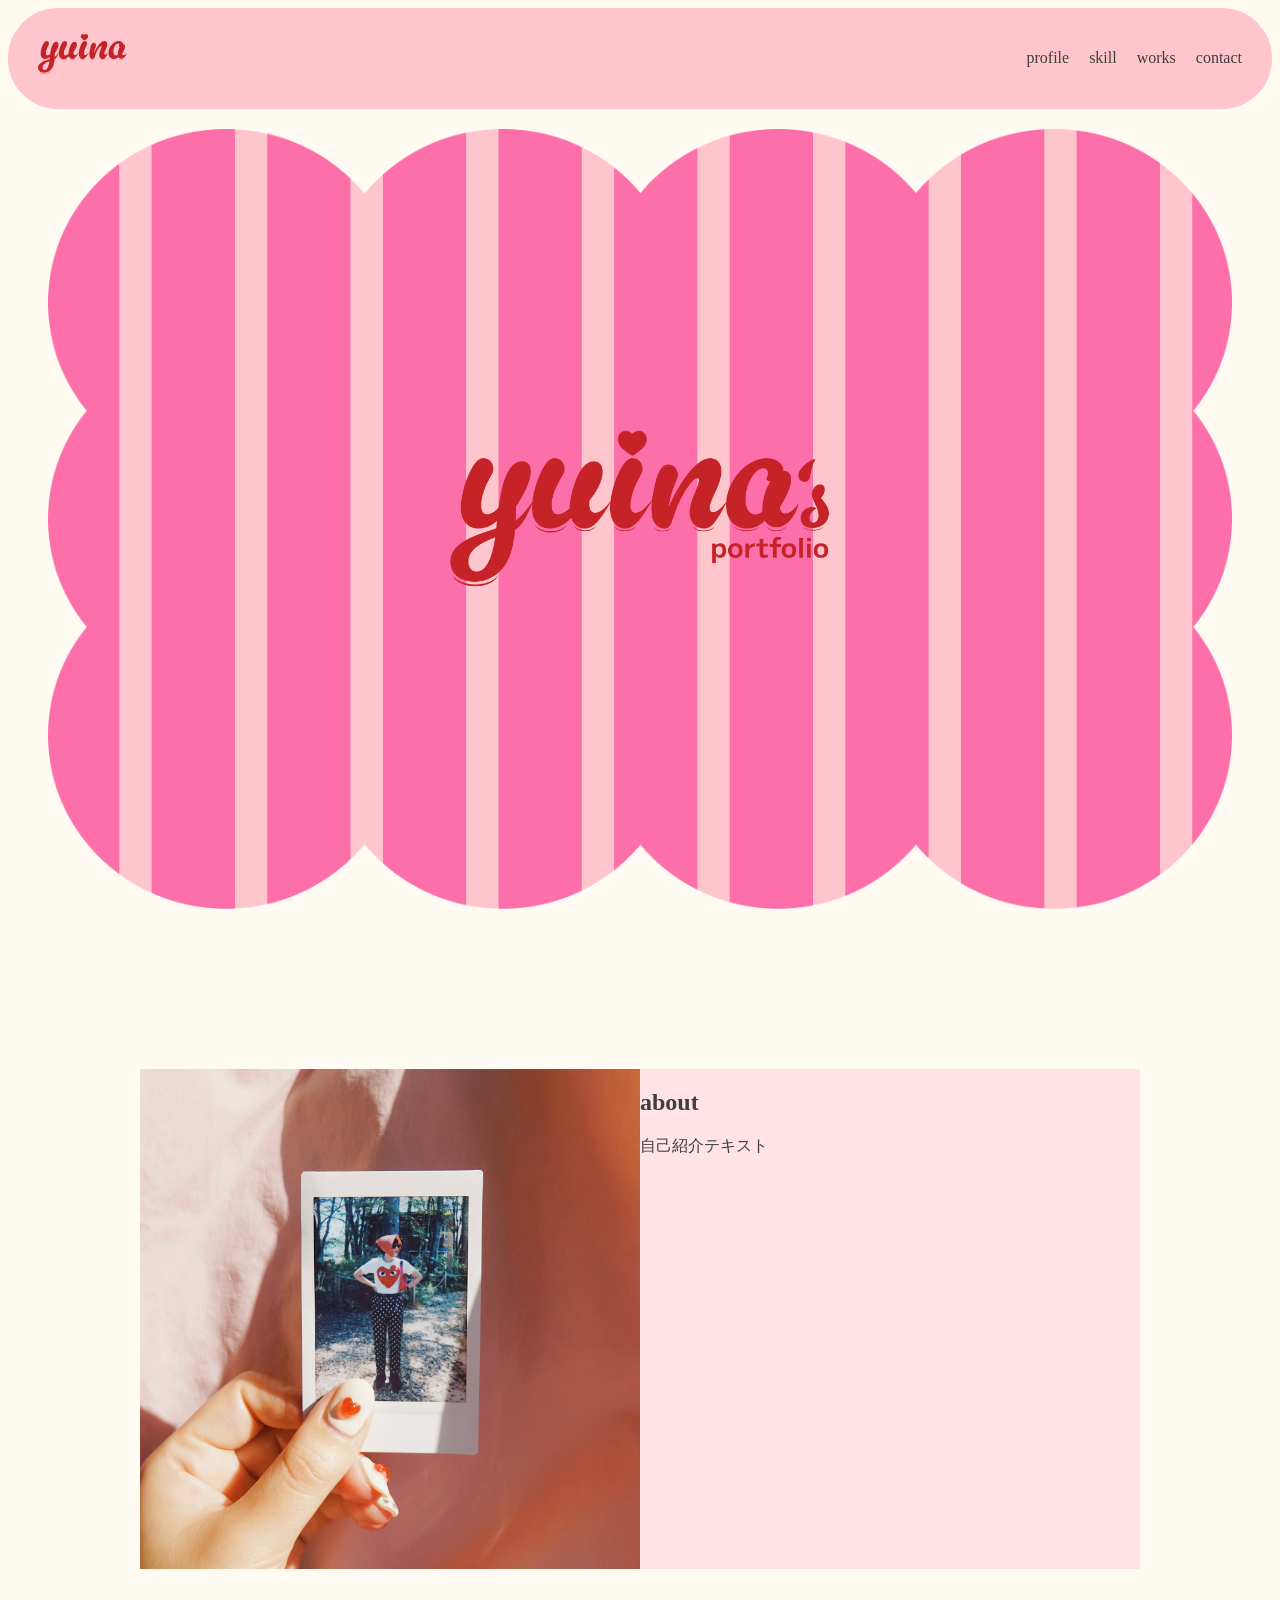
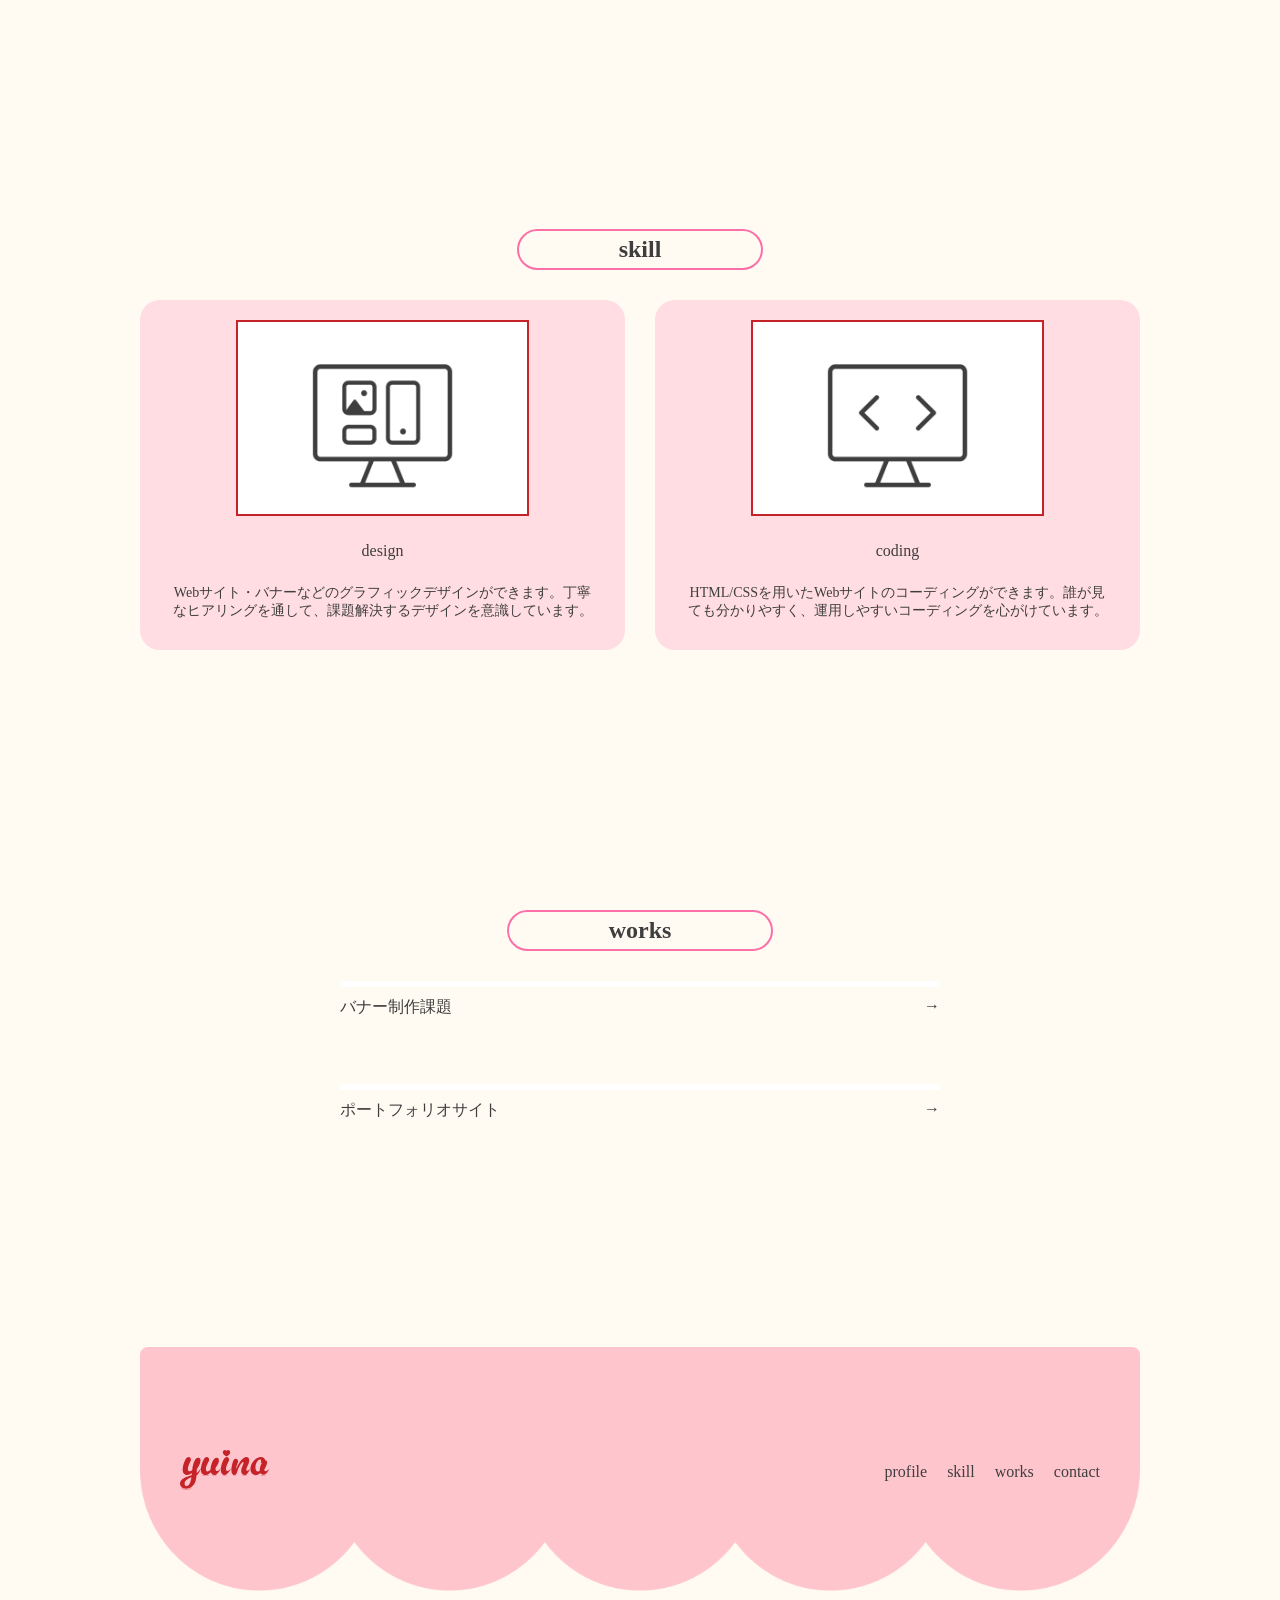
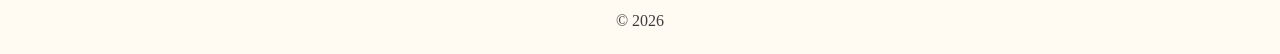
==== index.html @ 4597b33c "style:footerレイアウト調整（背景画像の配置）" ====
<!DOCTYPE html>
<html lang="ja">
  <head>
    <meta charset="UTF-8" />
    <meta name="viewport" content="width=device-width, initial-scale=1.0" />
    <title>portfolio site</title>

    <link rel="preconnect" href="https://fonts.googleapis.com" />
    <link rel="preconnect" href="https://fonts.gstatic.com" crossorigin />
    <link
      href="https://fonts.googleapis.com/css2?family=M+PLUS+1:wght@300;400;500&display=swap"
      rel="stylesheet"
    />
    <link rel="stylesheet" href="https://unpkg.com/ress/dist/ress.min.css" />
    <link rel="stylesheet" href="CSS/style.css" />
  </head>
  <body>
    <!-- header -->
    <header class="header">
      <div class="container">
        <h1 class="logo">
          <img src="img/logo-yuina.svg" alt="yuina" />
        </h1>
        <nav class="nav">
          <ul>
            <li>profile</li>
            <li>skill</li>
            <li>works</li>
            <li>contact</li>
          </ul>
        </nav>
      </div>
    </header>

    <!-- main -->
    <main>
      <!-- main visual -->
      <section class="mv">
        <img src="img/main-back.png" alt="main-back" class="mv-bg" />
        <img src="img/main-logo.png" alt="main-logo" class="mv-logo" />
        <h2>yuina's portfolio</h2>
      </section>

      <!--about-->
      <section class="about">
        <div class="container">
          <div class="about-inner">
            <img src="img/about-profile.jpg" alt="" />
            <div class="about-text">
              <h2>about</h2>
              <p>自己紹介テキスト</p>
            </div>
          </div>
        </div>
      </section>

      <!-- skill -->
      <section class="skill">
        <div class="container">
          <h2>skill</h2>
          <div class="skill-list">
            <!-- design-card -->
            <div class="card">
              <div class="icon">
                <img src="img/skill-desing.png" alt="" />
              </div>
              <h3>design</h3>
              <p>
                Webサイト・バナーなどのグラフィックデザインができます。丁寧なヒアリングを通して、課題解決するデザインを意識しています。
              </p>
            </div>

            <!-- coding-card -->
            <div class="card">
              <div class="icon">
                <img src="img/skill-coding.png" alt="" />
              </div>
              <h3>coding</h3>
              <p>
                HTML/CSSを用いたWebサイトのコーディングができます。誰が見ても分かりやすく、運用しやすいコーディングを心がけています。
              </p>
            </div>
          </div>
        </div>
      </section>

      <!-- works -->
      <section class="works">
        <div class="container">
          <h2>works</h2>
          <div class="works-list">
            <div class="works-item">
              <div class="works-img">
                <img src="img/バナー制作課題.jpg" alt="" />
              </div>

              <p>バナー制作課題 <span>→</span></p>
            </div>

            <div class="works-item">
              <div class="works-img">
                <img src="" alt="" />
              </div>
              <p>ポートフォリオサイト <span>→</span></p>
            </div>
          </div>
        </div>
      </section>
    </main>

    <!-- footer -->
    <footer class="footer">
      <div class="container">
        <div class="footer-top">
          <div class="logo">
            <img src="img/logo-yuina.svg" alt="yuina" />
          </div>
          <nav class="nav">
            <ul>
              <li>profile</li>
              <li>skill</li>
              <li>works</li>
              <li>contact</li>
            </ul>
          </nav>
        </div>
        <p>© 2026</p>
      </div>
    </footer>
  </body>
</html>
---- CSS/style.css ----
@charset "UTF-8";

/* 共通レイアウト */
.container {
  max-width: 1000px;
  margin: 0 auto;
  padding: 0 20px;
}
section {
  margin-bottom: 80px;
}
section h2 {
  margin-bottom: 30px;
}
/* body */
body {
  background-color: #fffbf2;
  color: #3f3e3f;
  font-weight: 300;
}
section {
  padding: 80px 0;
}

/* header */
.header .container {
  display: flex;
  justify-content: space-between;
  align-items: center;
  max-width: 1300px;
  background-color: #ffc5cd;
  border-radius: 50px;
  padding: 5px 30px;
}
.nav ul {
  display: flex;
  gap: 20px;
  list-style: none;
  padding: 0;
}
.logo img {
  height: 40px;
}

/* main visual */
.mv {
  padding: 20px 40px 0;
  overflow: hidden;
  position: relative;
}
/* mv-bg */
.mv-bg {
  width: 100%;
  display: block;
}
.mv h2 {
  display: none;
}
/* mv-ロゴ */
.mv-logo {
  position: absolute;
  top: 50%;
  left: 50%;
  transform: translate(-50%, -50%);
  width: 30%;
  max-width: 500px;
}

/* about */
.about-inner {
  display: flex;
}
.about-inner img {
  width: 50%;
  max-width: 720px;
  aspect-ratio: 1 / 1;
  object-fit: cover;
}
.about-text {
  flex: 1;
  background-color: #ffe3e6;
  aspect-ratio: 1 / 1;
}
.about-text h2 {
  margin-bottom: 20px;
}

/* skill */
.skill {
  text-align: center;
}
.skill h2 {
  display: inline-block;
  border: 2px solid #fd6fa9;
  border-radius: 50px;
  padding: 5px 100px;
}
.skill-list {
  display: flex;
  gap: 30px;
}
.card {
  background-color: #ffdde2;
  padding: 20px;
  width: 50%;
  border-radius: 20px;
  display: flex;
  flex-direction: column;
  align-items: center;
}
.card h3 {
  font-size: 16px;
  font-weight: 500;
  margin-bottom: 10px;
}
.card p {
  font-size: 14px;
  margin-bottom: 10px;
  padding: 0 10px;
}
.icon {
  border: 2px solid #c62328;
  background-color: #fff;
  width: 65%;
  aspect-ratio: 3/2;
  display: flex;
  justify-content: center;
  align-items: center;
  margin-bottom: 10px;
}
.icon img {
  width: 50%;
}

/* works */
.works {
  text-align: center;
}
.works h2 {
  display: inline-block;
  border: 2px solid #fd6fa9;
  border-radius: 50px;
  padding: 5px 100px;
}
.works-list {
  display: flex;
  flex-wrap: wrap;
}
.works-item {
  width: 100%;
  max-width: 600px;
  margin: 0 auto 50px;
}
.works-img {
  background-color: #fff;
  padding: 3px 70px;
}
.works-item img {
  width: 100%;
  display: block;
}
.works-item p {
  display: flex;
  justify-content: space-between;
  width: 100%;
  margin-top: 10px;
  font-size: 16px;
  font-weight: 500;
}

/* footer */
.footer .container {
  display: flex;
  flex-direction: column;
}
.footer-top {
  background-image: url(../img/footer-back.png);
  background-repeat: no-repeat;
  background-size: contain;
  padding: 100px 40px;

  display: flex;
  justify-content: space-between;
  align-items: center;
}
footer p {
  text-align: center;
  margin-top: 15px;
}
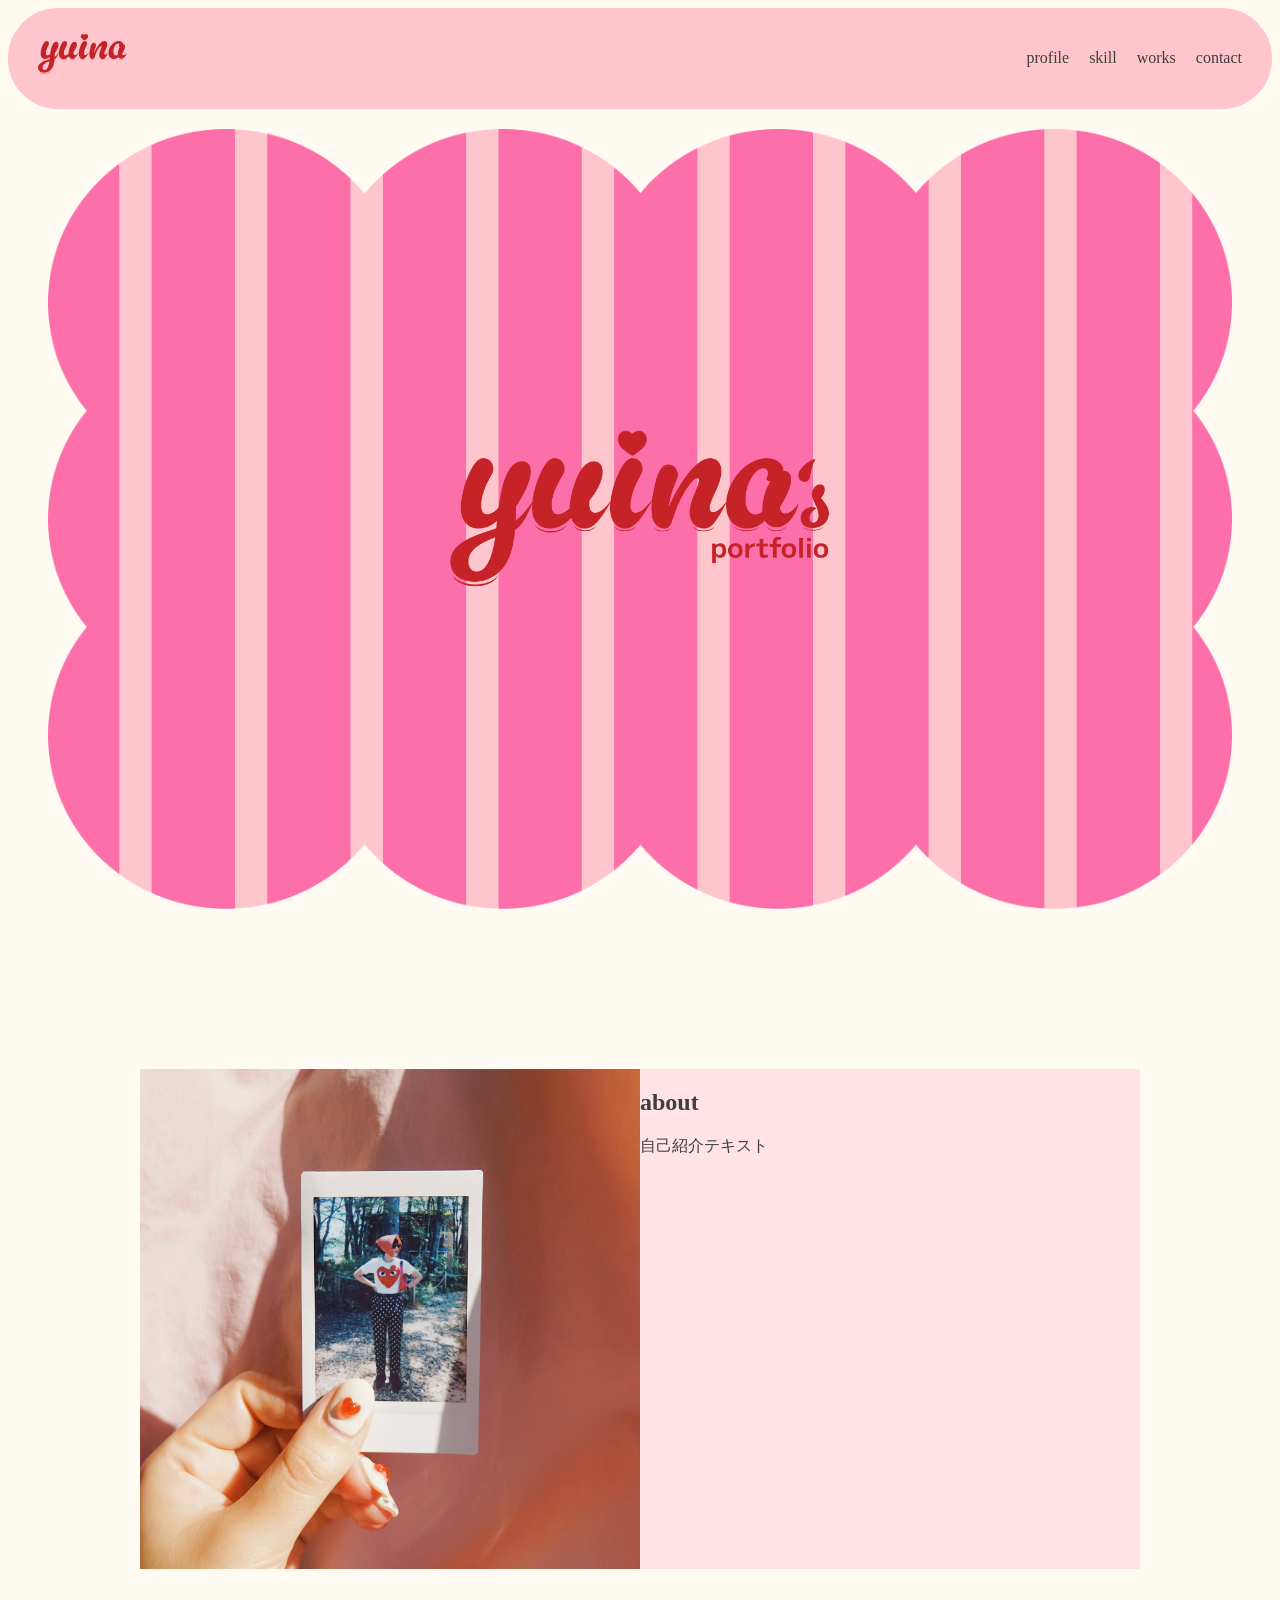
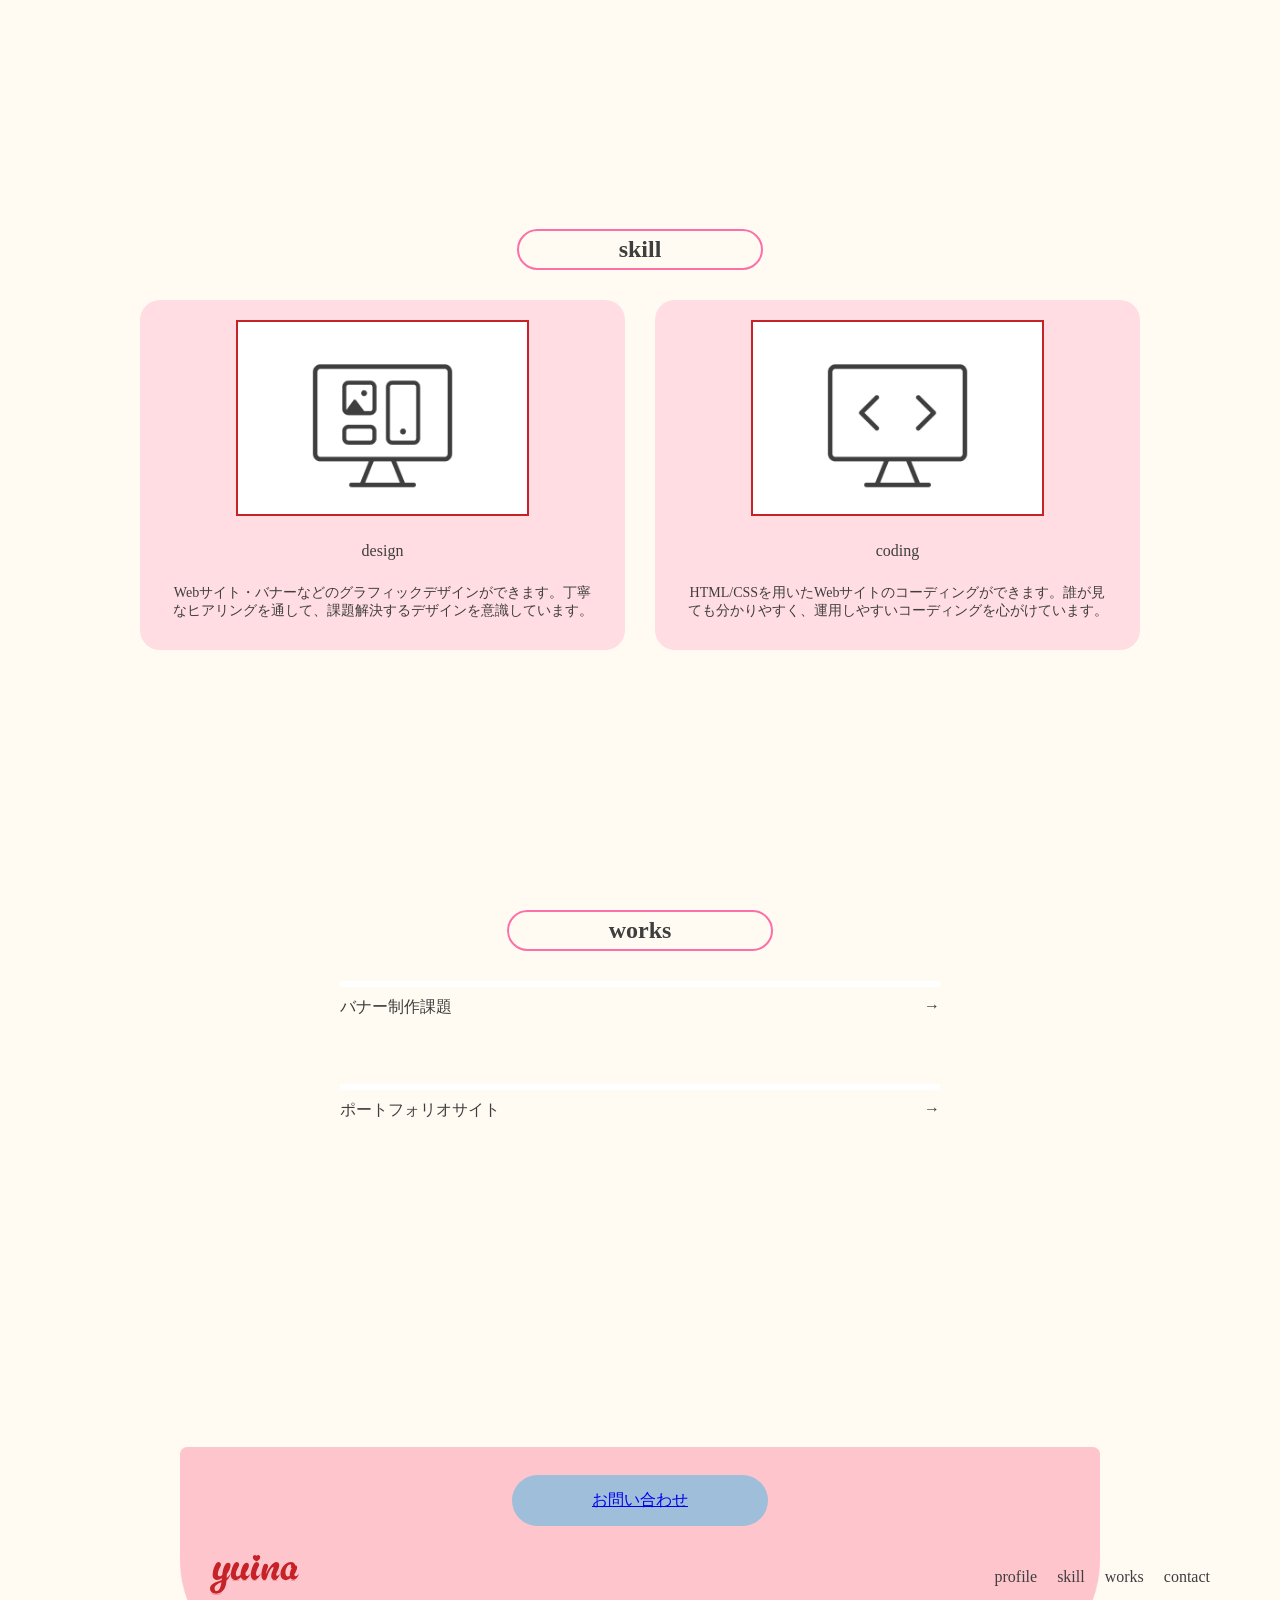
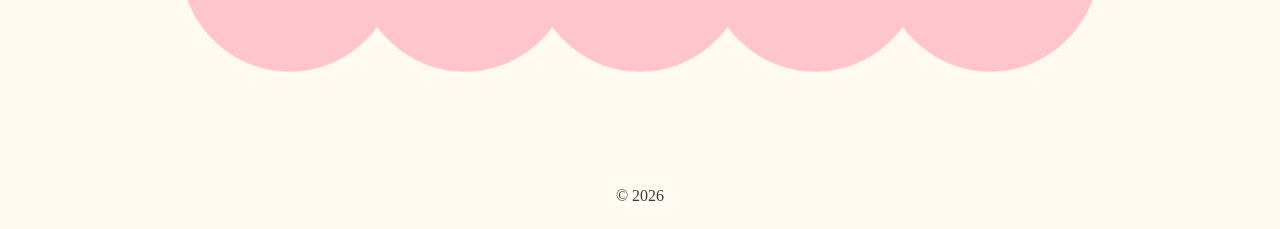
==== commit 1cbe68de: "style:footerレイアウト調整（ロゴ、メニュー、ボタン設置）" ====
--- a/index.html
+++ b/index.html
@@ -112,17 +112,22 @@
     <footer class="footer">
       <div class="container">
         <div class="footer-top">
-          <div class="logo">
-            <img src="img/logo-yuina.svg" alt="yuina" />
+          <img src="img/footer-back.png" alt="" class="footer-bg" />
+          <a href="#" class="contact-btn">お問い合わせ</a>
+
+          <div class="footer-bottom">
+            <div class="logo">
+              <img src="img/logo-yuina.svg" alt="yuina" />
+            </div>
+            <nav class="nav">
+              <ul>
+                <li>profile</li>
+                <li>skill</li>
+                <li>works</li>
+                <li>contact</li>
+              </ul>
+            </nav>
           </div>
-          <nav class="nav">
-            <ul>
-              <li>profile</li>
-              <li>skill</li>
-              <li>works</li>
-              <li>contact</li>
-            </ul>
-          </nav>
         </div>
         <p>© 2026</p>
       </div>
--- a/CSS/style.css
+++ b/CSS/style.css
@@ -174,16 +174,41 @@
   flex-direction: column;
 }
 .footer-top {
-  background-image: url(../img/footer-back.png);
   background-repeat: no-repeat;
-  background-size: contain;
   padding: 100px 40px;
-
-  display: flex;
+  position: relative;
+  text-align: center;
+}
+.footer-bg {
+  width: 100%;
+  display: block;
+}
+footer p {
+  text-align: center;
+  margin-top: 15px;
+}
+.contact-btn {
+  display: inline-block;
+  background-color: #9ebed9;
+  border-radius: 999px;
+  padding: 15px 80px;
+  text-align: center;
+  position: absolute;
+  top: 30%;
+  left: 50%;
+  transform: translateX(-50%);
+}
+.footer-bottom {
+  display: flex;
+  align-items: center;
   justify-content: space-between;
-  align-items: center;
-}
-footer p {
-  text-align: center;
-  margin-top: 15px;
-}
+
+  margin-top: 30px;
+
+  position: absolute;
+  bottom: 40%;
+  left: 0%;
+
+  width: 100%;
+  padding: 0 70px;
+}
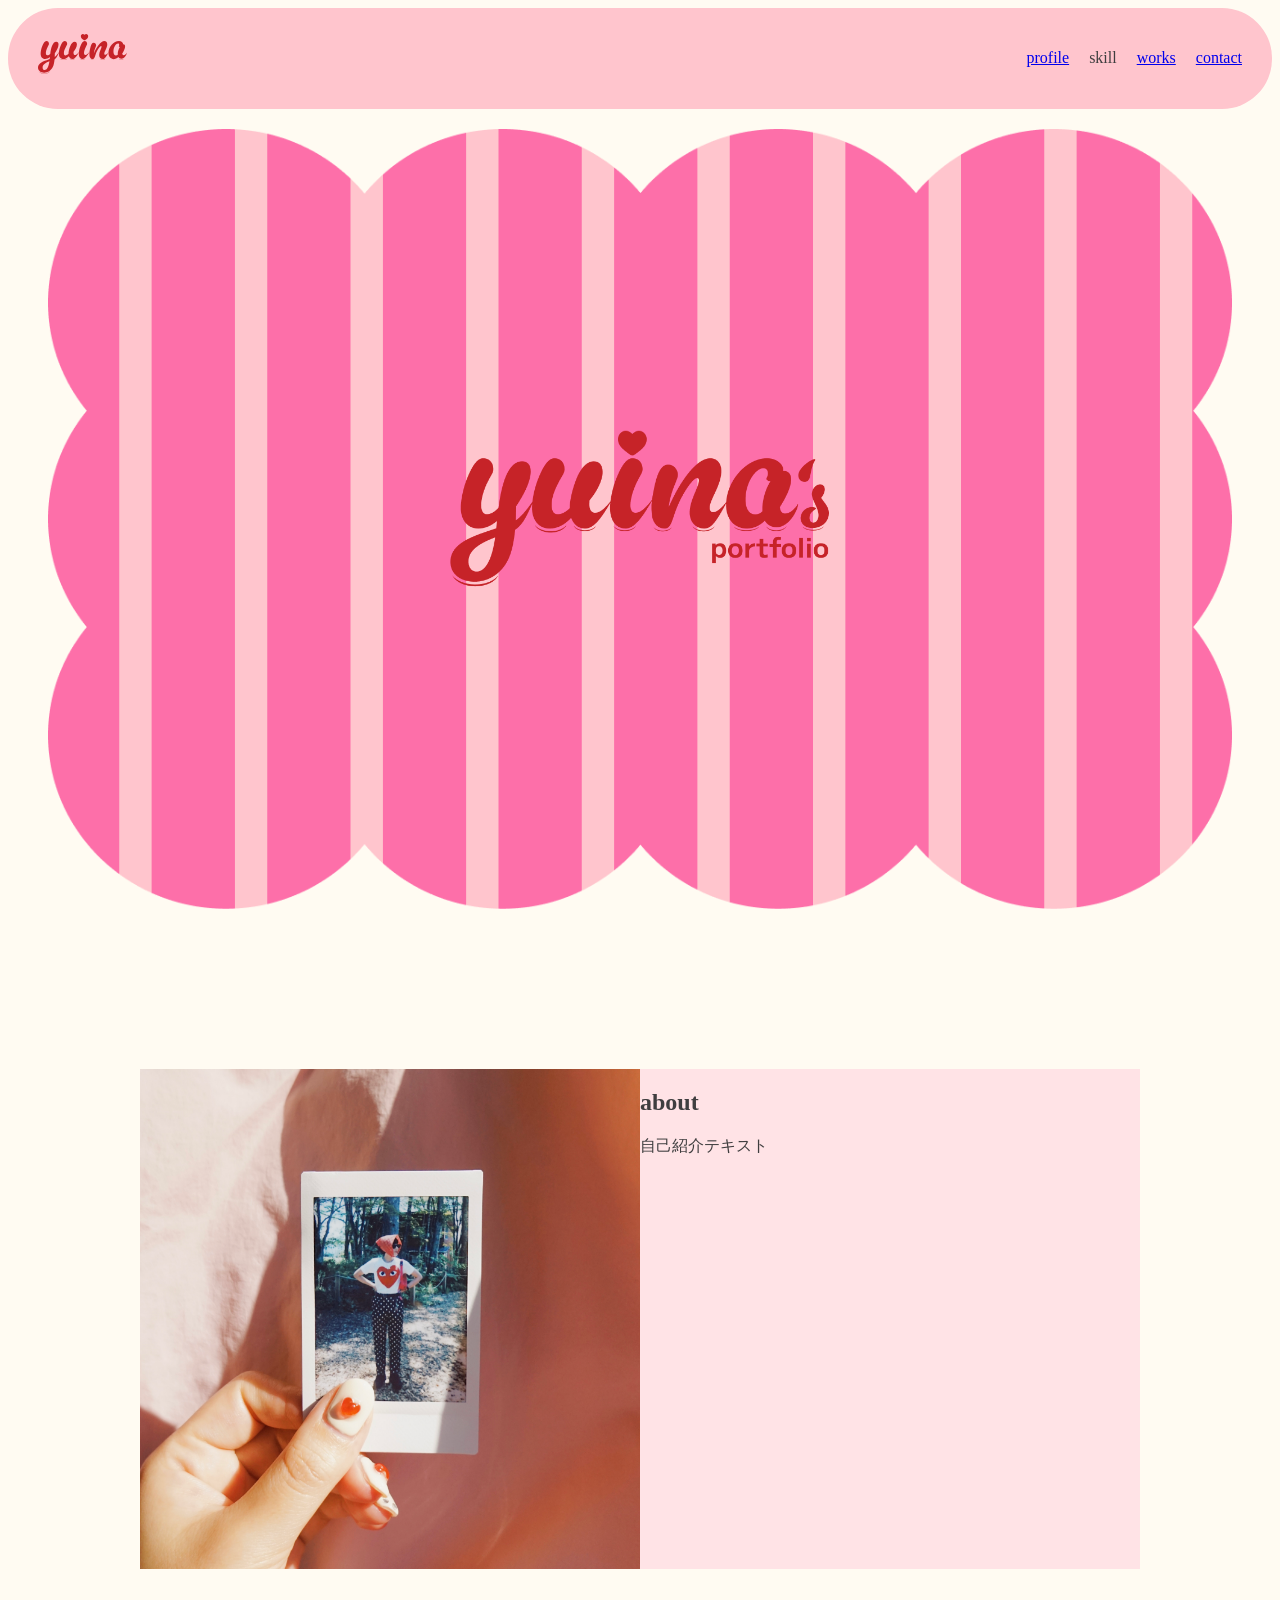
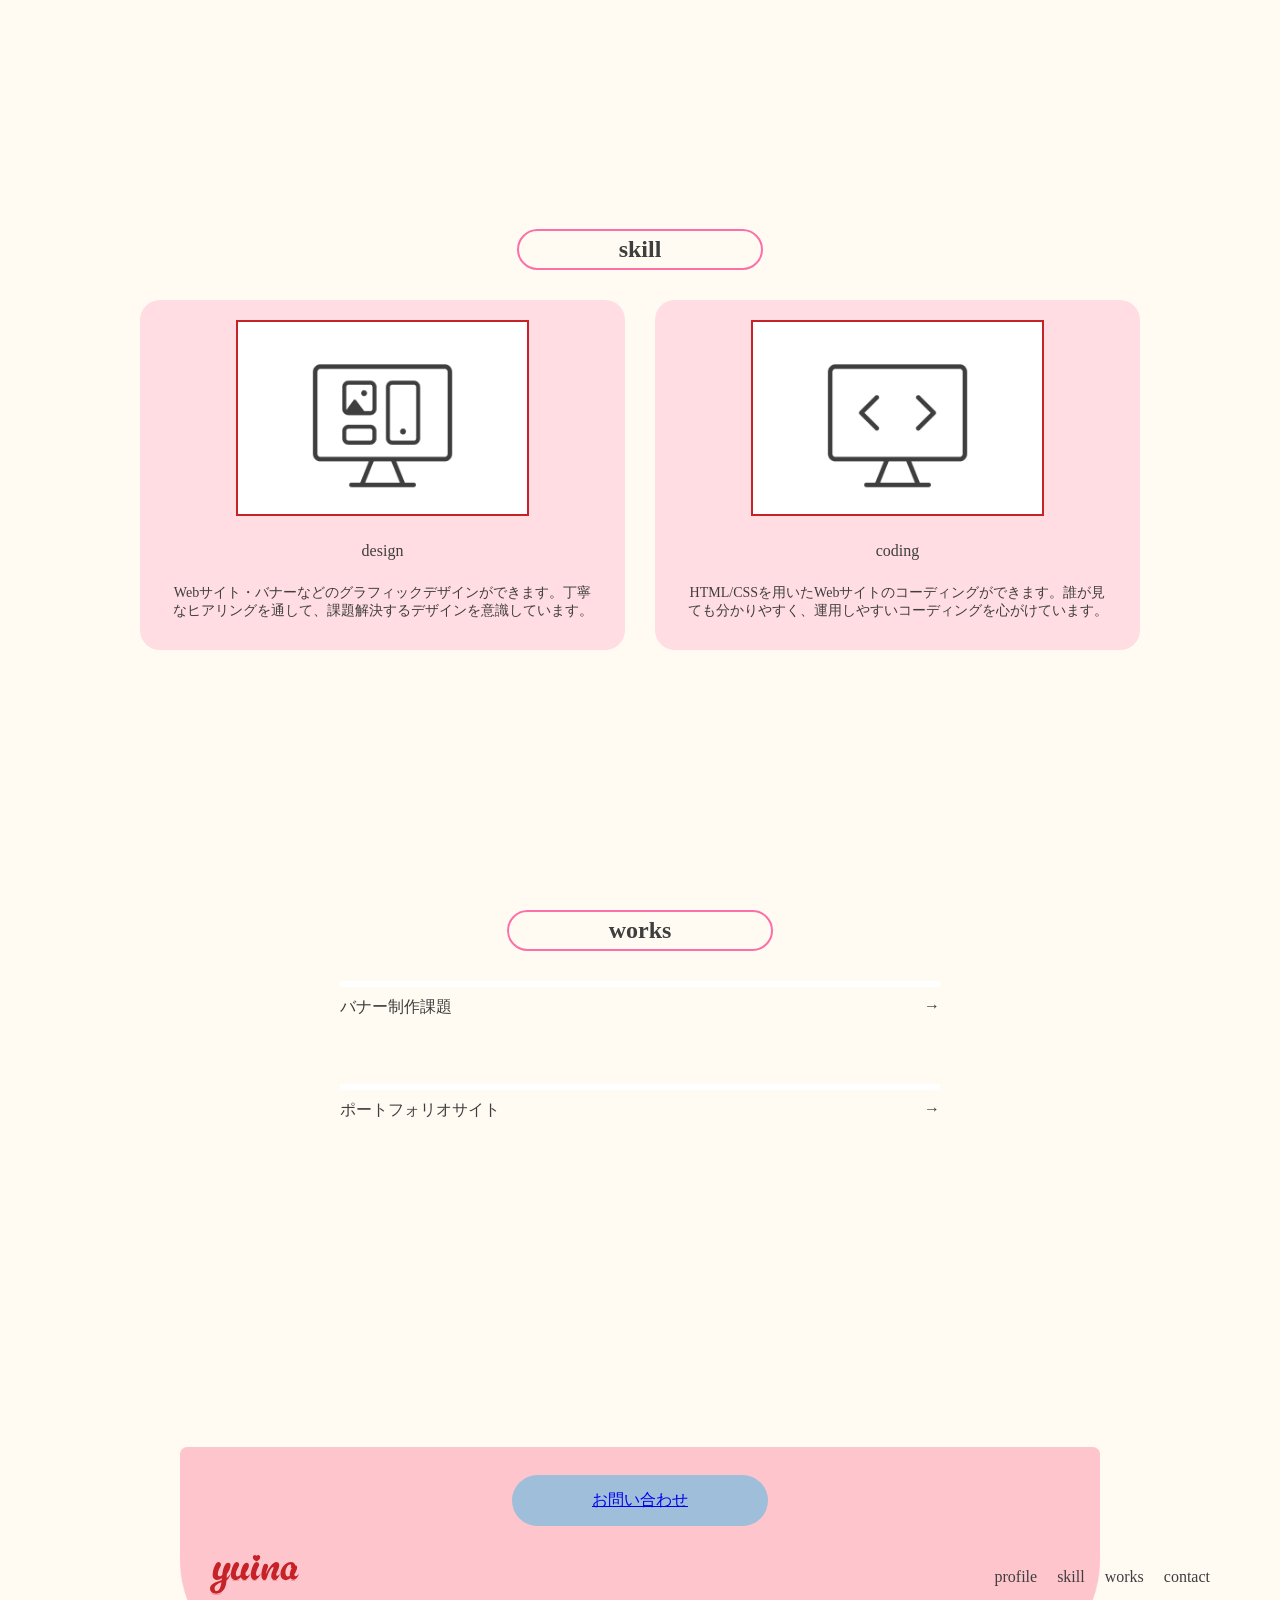
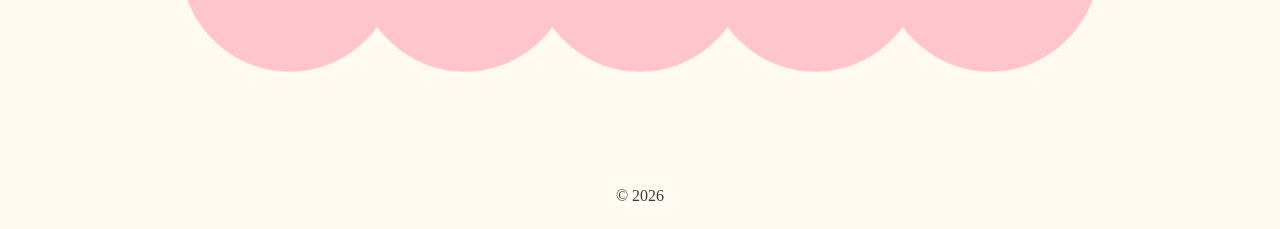
==== commit 186235da: "feat: ナビゲーションリンクを追加" ====
--- a/index.html
+++ b/index.html
@@ -23,10 +23,10 @@
         </h1>
         <nav class="nav">
           <ul>
-            <li>profile</li>
+            <li><a href="profile.html">profile</a></li>
             <li>skill</li>
-            <li>works</li>
-            <li>contact</li>
+            <li><a href="works.html">works</a></li>
+            <li><a href="contact.html">contact</a></li>
           </ul>
         </nav>
       </div>
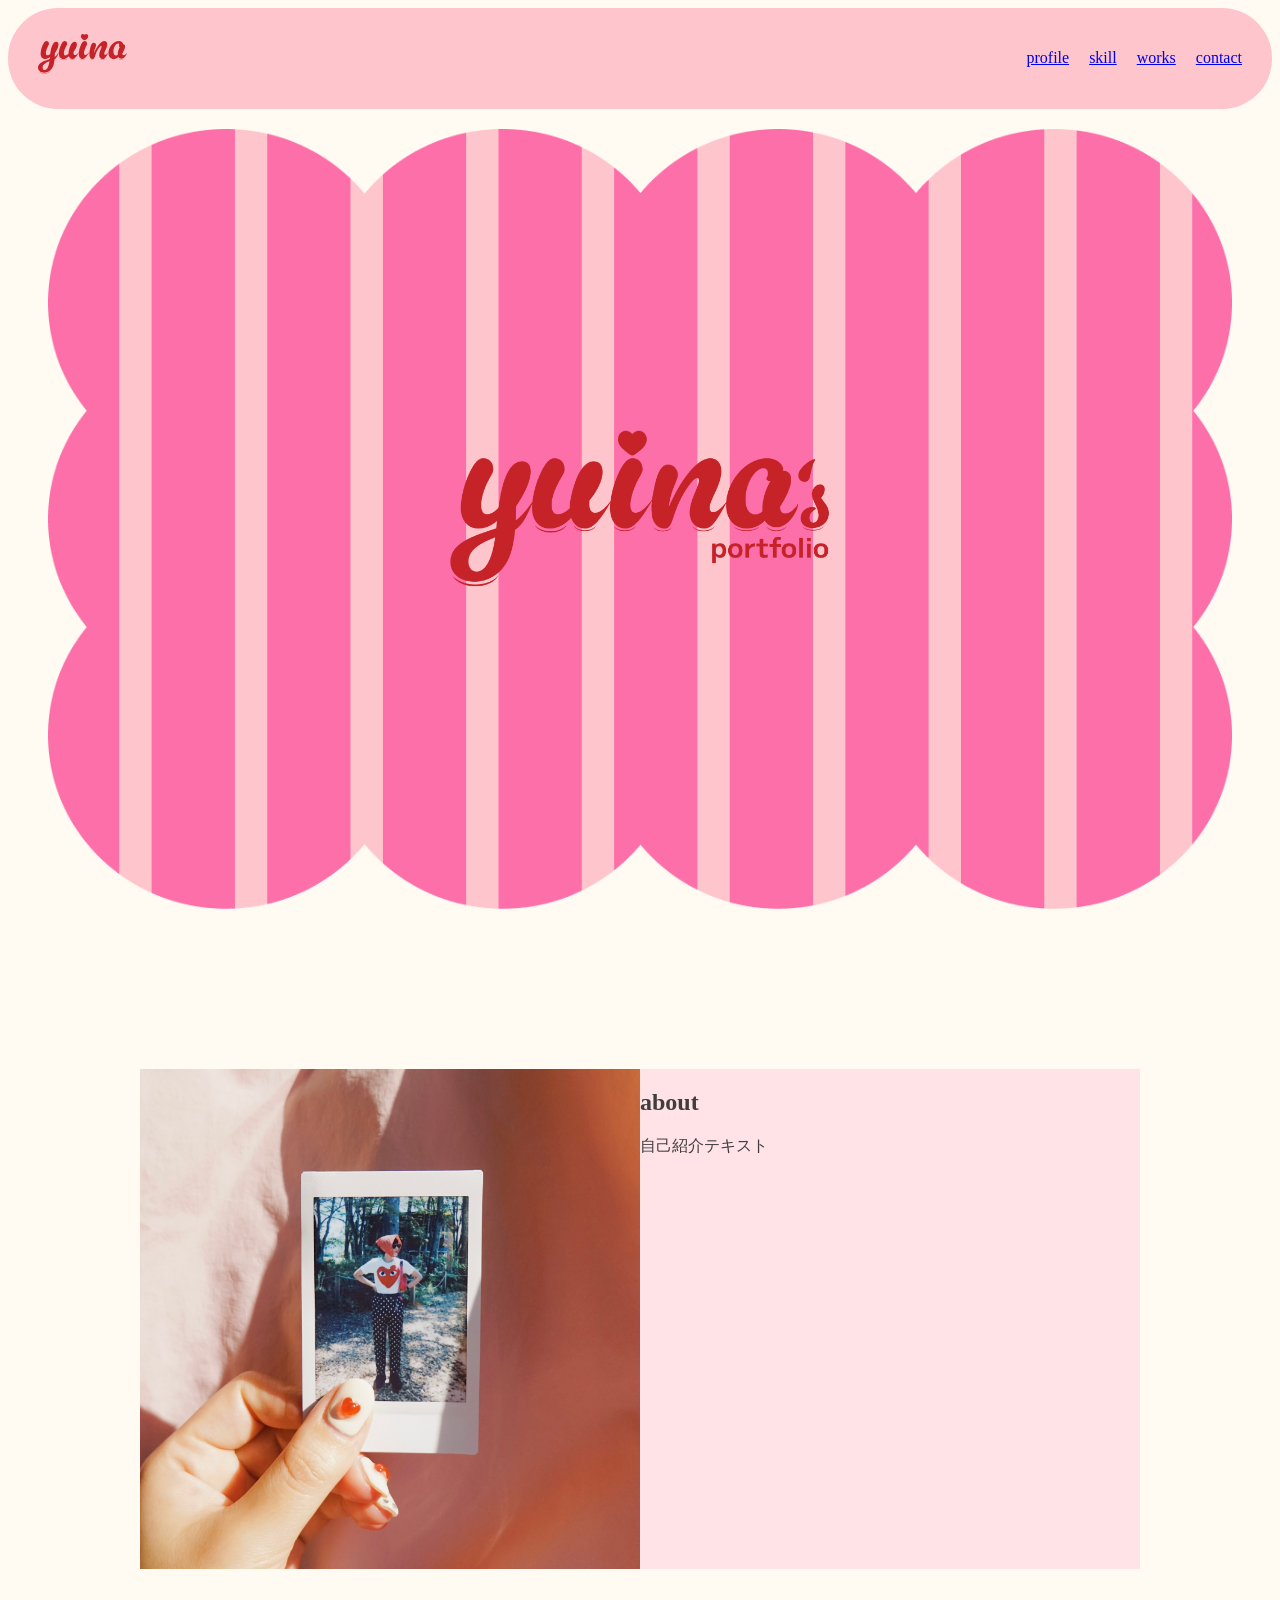
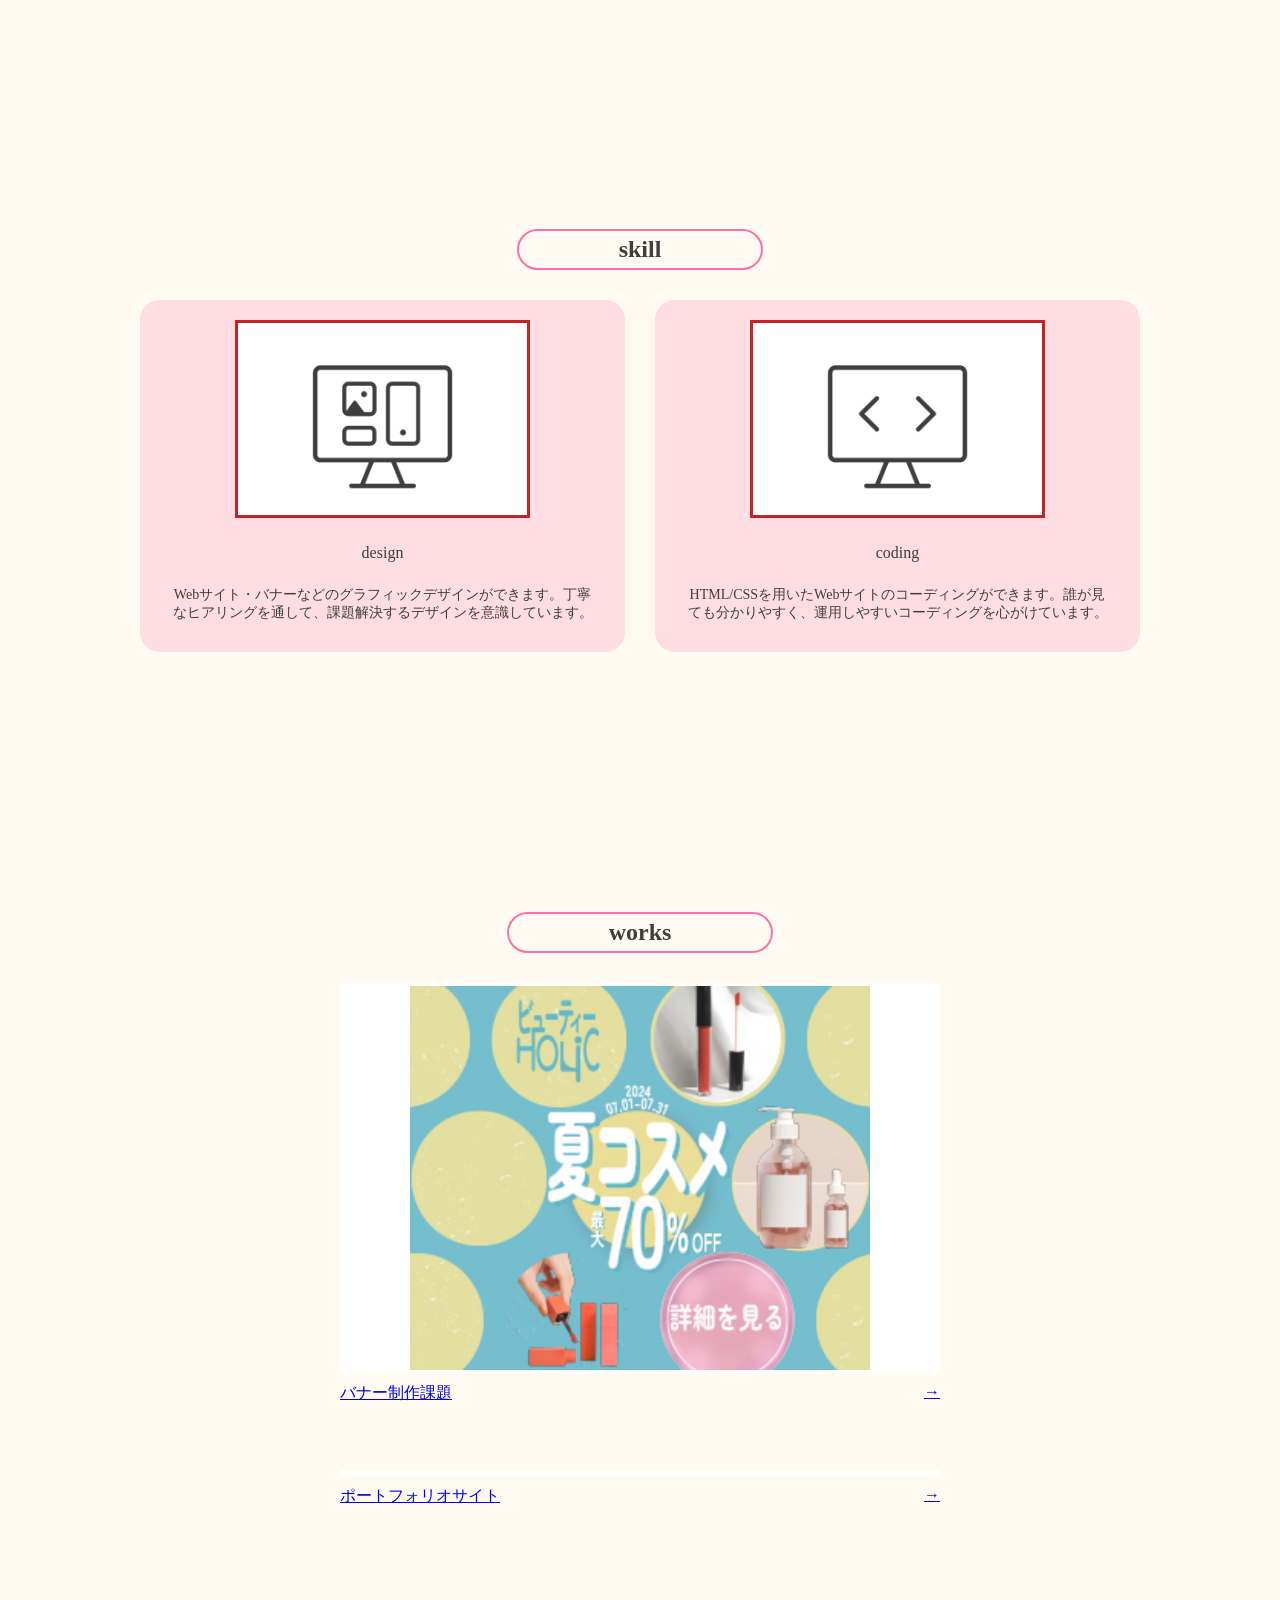
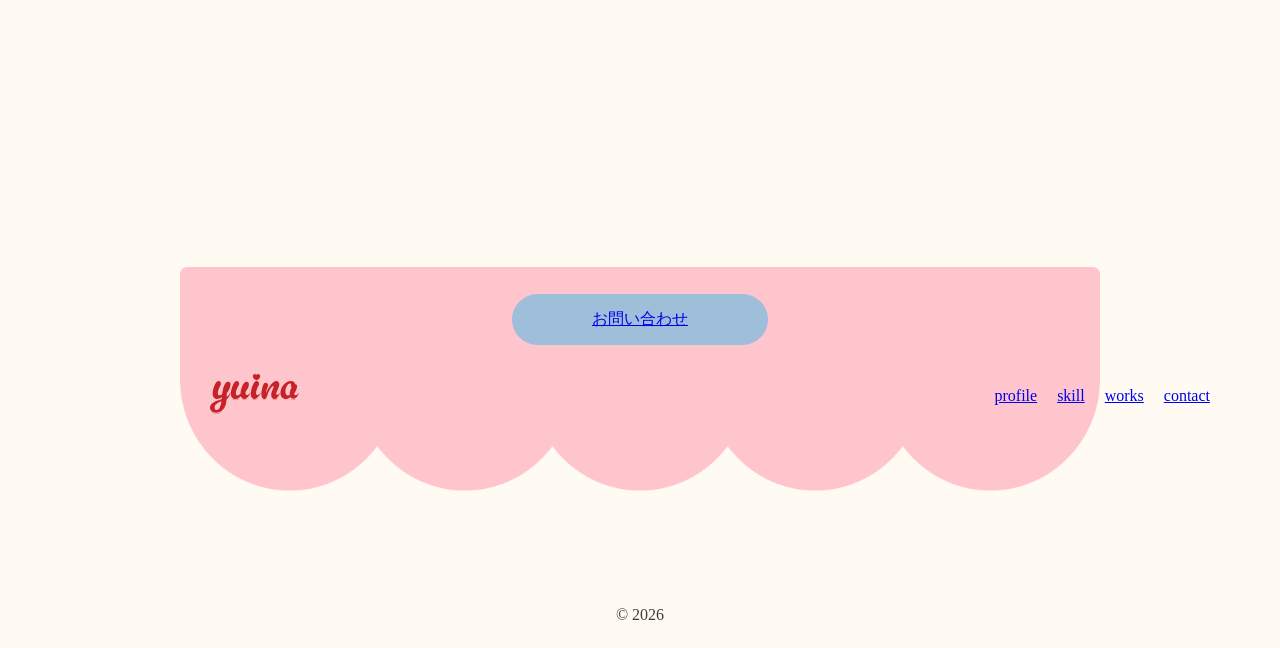
==== commit 039f9c02: "feat: worksセクションを詳細ページ遷移対応に変更" ====
--- a/index.html
+++ b/index.html
@@ -19,13 +19,15 @@
     <header class="header">
       <div class="container">
         <h1 class="logo">
-          <img src="img/logo-yuina.svg" alt="yuina" />
+          <a href="index.html">
+            <img src="img/logo-yuina.svg" alt="yuina" />
+          </a>
         </h1>
         <nav class="nav">
           <ul>
             <li><a href="profile.html">profile</a></li>
-            <li>skill</li>
-            <li><a href="works.html">works</a></li>
+            <li><a href="#skill">skill</a></li>
+            <li><a href="#works">works</a></li>
             <li><a href="contact.html">contact</a></li>
           </ul>
         </nav>
@@ -55,7 +57,7 @@
       </section>
 
       <!-- skill -->
-      <section class="skill">
+      <section class="skill" id="skill">
         <div class="container">
           <h2>skill</h2>
           <div class="skill-list">
@@ -85,18 +87,19 @@
       </section>
 
       <!-- works -->
-      <section class="works">
+      <section class="works" id="works">
         <div class="container">
           <h2>works</h2>
           <div class="works-list">
-            <div class="works-item">
+            <a href="works-banner.html" class="works-item">
               <div class="works-img">
-                <img src="img/バナー制作課題.jpg" alt="" />
+                <img src="img/works-banner.jpg" alt="" />
               </div>
 
               <p>バナー制作課題 <span>→</span></p>
-            </div>
+            </a>
 
+            <a href="works-portfolio.html" class="works-item">
             <div class="works-item">
               <div class="works-img">
                 <img src="" alt="" />
@@ -104,7 +107,7 @@
               <p>ポートフォリオサイト <span>→</span></p>
             </div>
           </div>
-        </div>
+        </a>
       </section>
     </main>
 
@@ -117,14 +120,16 @@
 
           <div class="footer-bottom">
             <div class="logo">
-              <img src="img/logo-yuina.svg" alt="yuina" />
+              <a href="index.html">
+                <img src="img/logo-yuina.svg" alt="yuina" />
+              </a>
             </div>
             <nav class="nav">
               <ul>
-                <li>profile</li>
-                <li>skill</li>
-                <li>works</li>
-                <li>contact</li>
+                <li><a href="profile.html">profile</a></li>
+                <li><a href="#skill">skill</a></li>
+                <li><a href="#works">works</a></li>
+                <li><a href="contact.html">contact</a></li>
               </ul>
             </nav>
           </div>
--- a/CSS/style.css
+++ b/CSS/style.css
@@ -119,7 +119,7 @@
   padding: 0 10px;
 }
 .icon {
-  border: 2px solid #c62328;
+  border: 3px solid #c62328;
   background-color: #fff;
   width: 65%;
   aspect-ratio: 3/2;
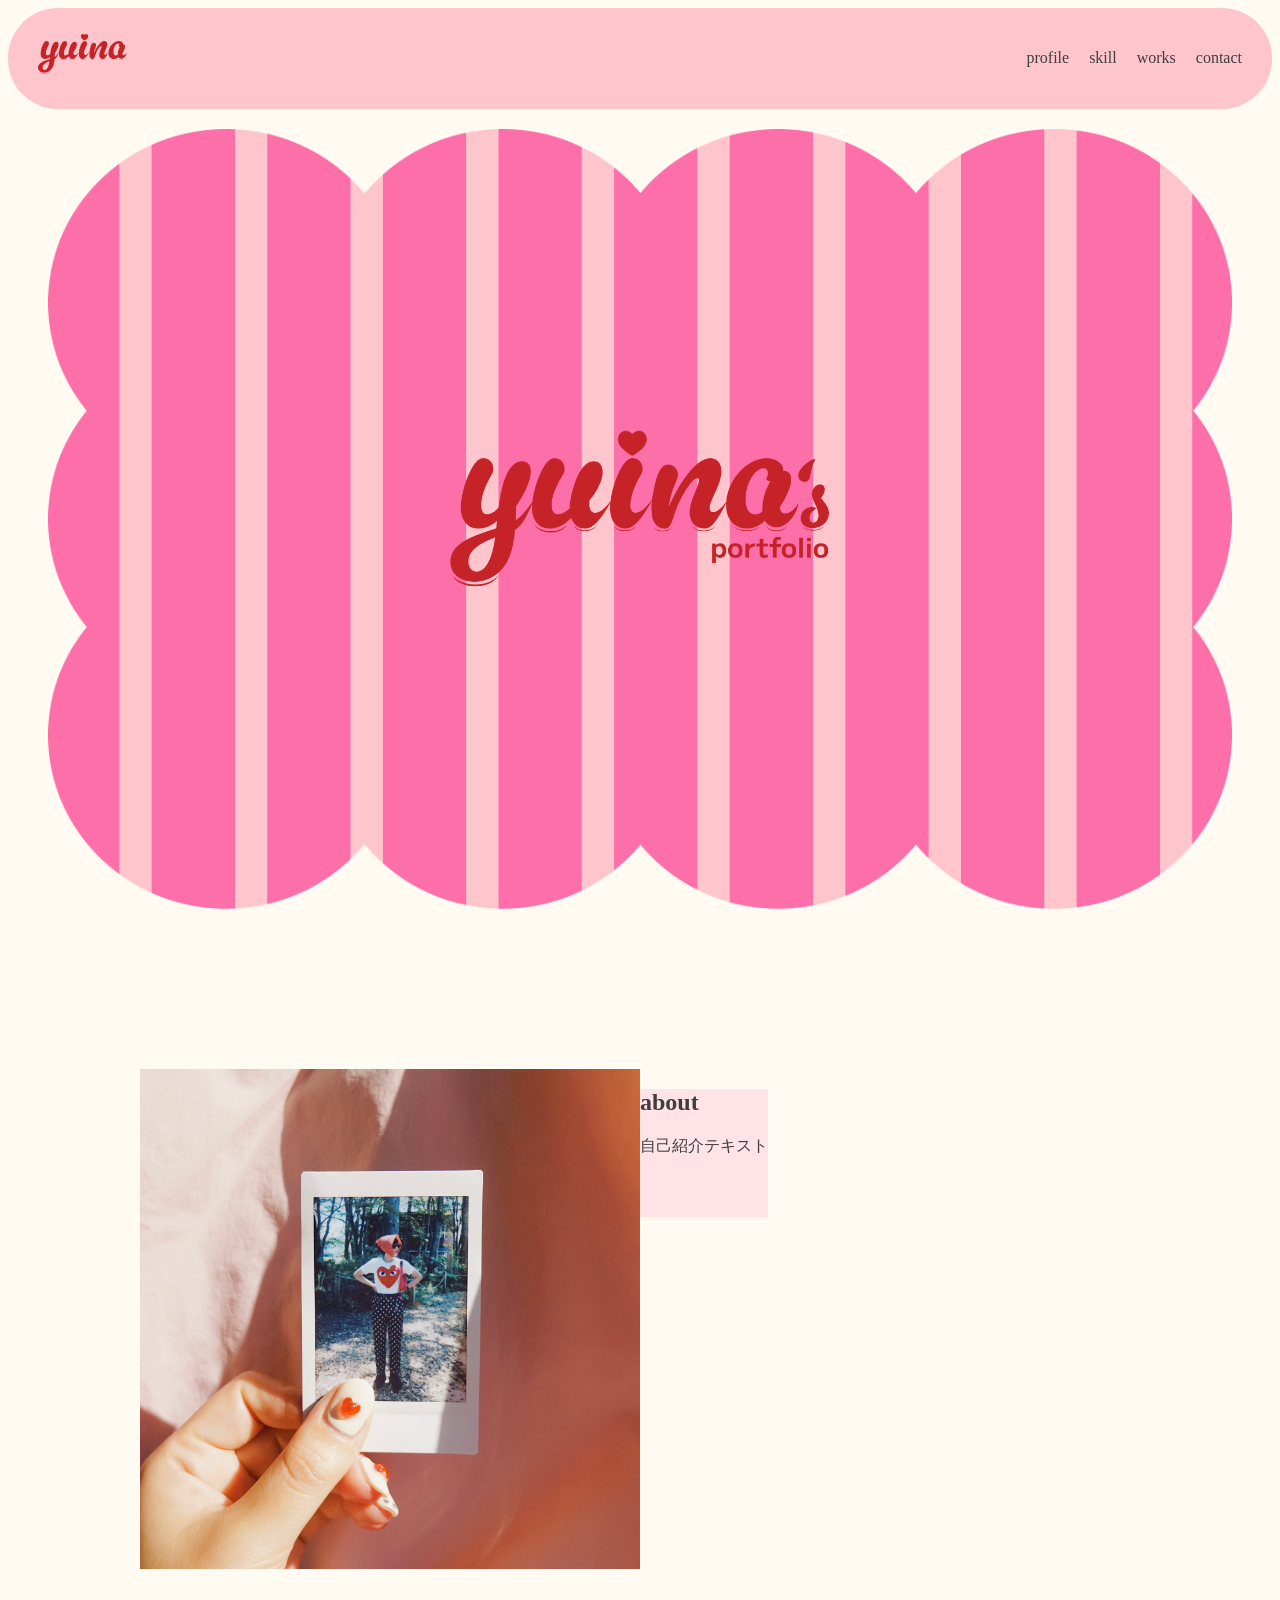
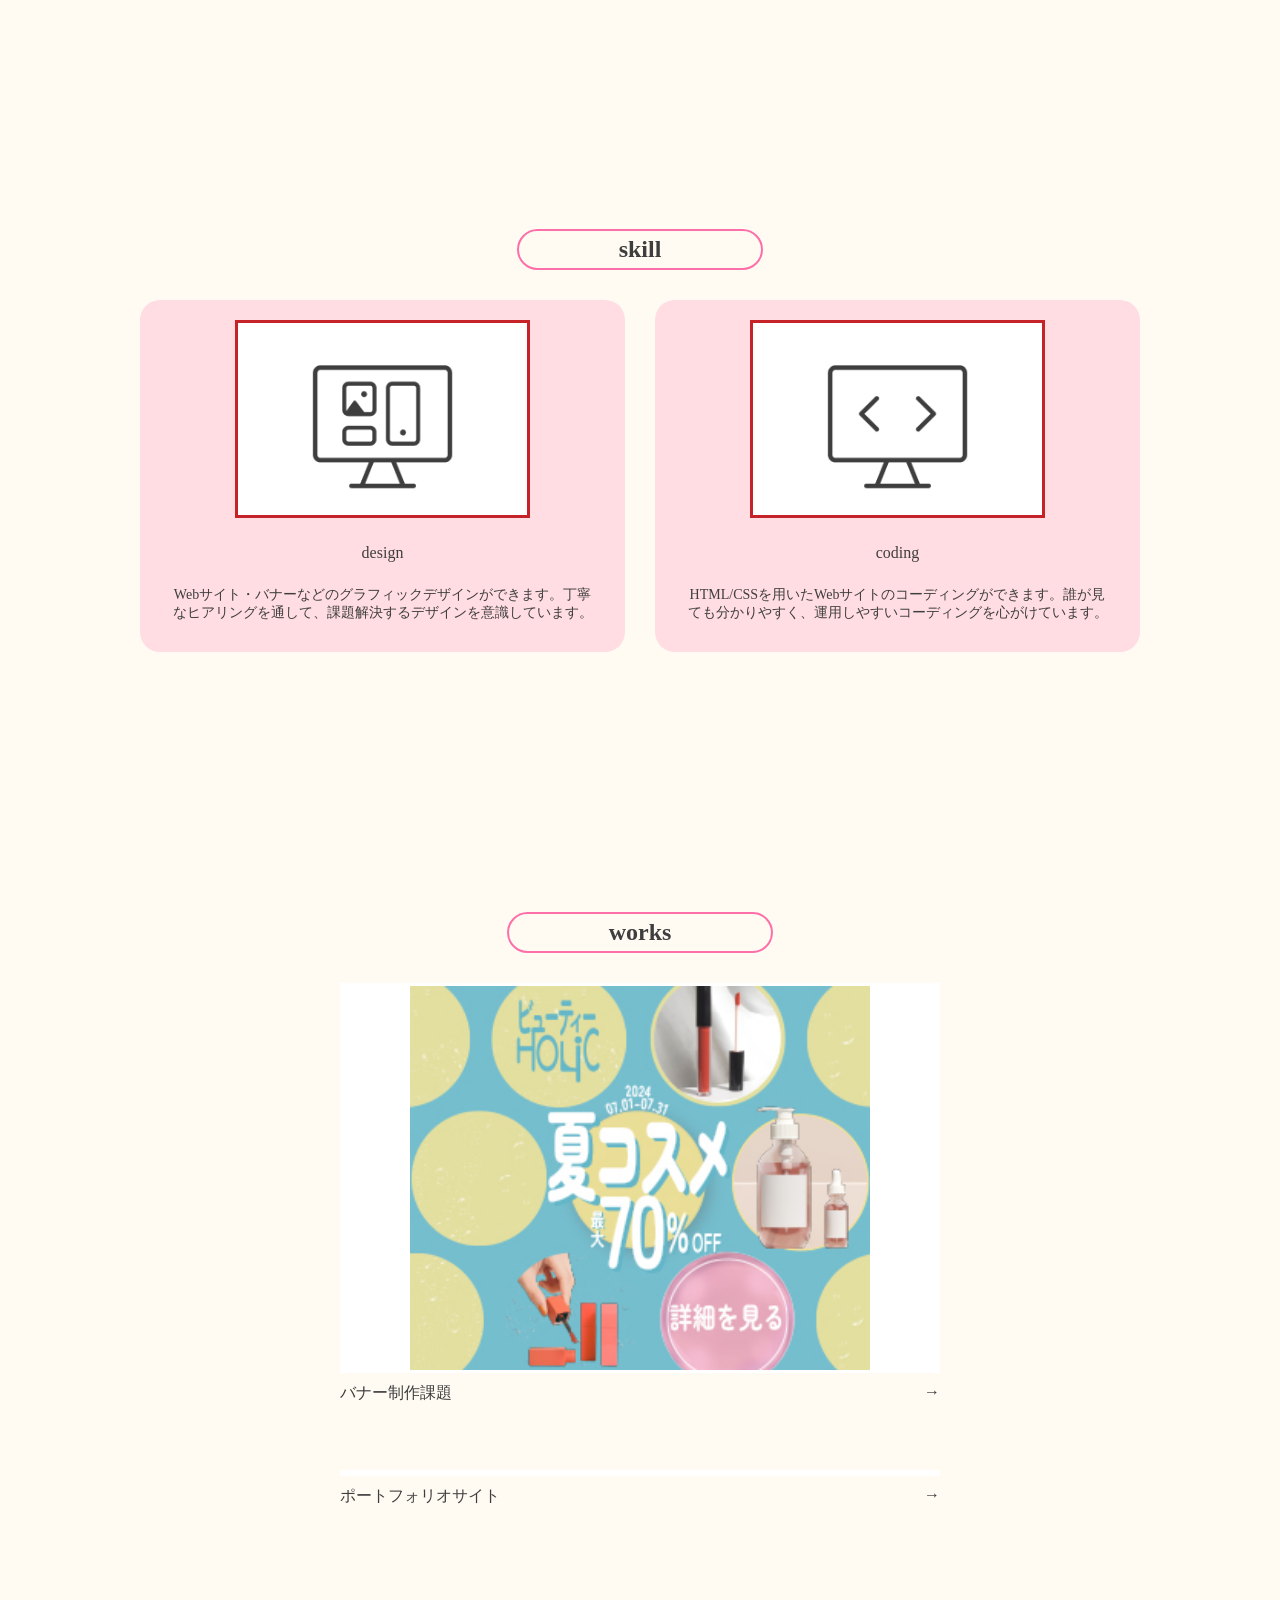
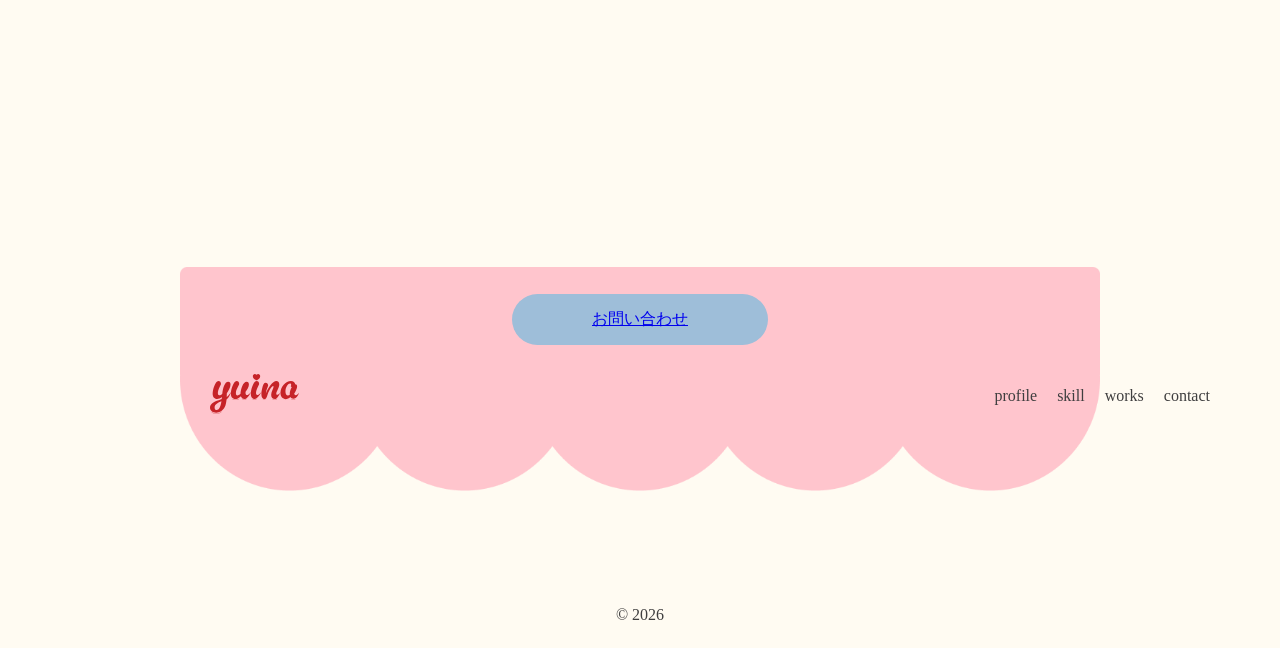
==== commit 642451a8: "style:aboutレイアウト調整" ====
--- a/index.html
+++ b/index.html
@@ -48,10 +48,12 @@
         <div class="container">
           <div class="about-inner">
             <img src="img/about-profile.jpg" alt="" />
+            <div class="about-box">
             <div class="about-text">
               <h2>about</h2>
               <p>自己紹介テキスト</p>
             </div>
+          </div>
           </div>
         </div>
       </section>
@@ -91,15 +93,14 @@
         <div class="container">
           <h2>works</h2>
           <div class="works-list">
-            <a href="works-banner.html" class="works-item">
+            <a href="banner-detail.html" class="works-item">
               <div class="works-img">
                 <img src="img/works-banner.jpg" alt="" />
               </div>
-
               <p>バナー制作課題 <span>→</span></p>
             </a>
 
-            <a href="works-portfolio.html" class="works-item">
+            <a href="portfolio-detail.html" class="works-item">
             <div class="works-item">
               <div class="works-img">
                 <img src="" alt="" />
@@ -127,9 +128,9 @@
             <nav class="nav">
               <ul>
                 <li><a href="profile.html">profile</a></li>
-                <li><a href="#skill">skill</a></li>
-                <li><a href="#works">works</a></li>
-                <li><a href="contact.html">contact</a></li>
+                <li><a href="index.html#skill">skill</a></li>
+                <li><a href="index.html#works">works</a></li>
+                    <li><a href="contact.html">contact</a></li>
               </ul>
             </nav>
           </div>
--- a/CSS/style.css
+++ b/CSS/style.css
@@ -37,6 +37,10 @@
   gap: 20px;
   list-style: none;
   padding: 0;
+}
+.nav a {
+  text-decoration: none;
+  color: #3f3e3f;
 }
 .logo img {
   height: 40px;
@@ -76,6 +80,9 @@
   aspect-ratio: 1 / 1;
   object-fit: cover;
 }
+.about-box {
+  background-image: url(img/about-back.png);
+}
 .about-text {
   flex: 1;
   background-color: #ffe3e6;
@@ -150,6 +157,8 @@
   width: 100%;
   max-width: 600px;
   margin: 0 auto 50px;
+  text-decoration: none;
+  color: #3f3e3f;
 }
 .works-img {
   background-color: #fff;
@@ -212,3 +221,42 @@
   width: 100%;
   padding: 0 70px;
 }
+
+/* works-detail */
+.works-detail h2 {
+  border: none;
+  border-radius: 0;
+  font-size: 26px;
+}
+.works-content {
+  display: flex;
+  gap: 30px;
+  text-align: left;
+}
+.works-text h3 {
+  font-size: 24px;
+}
+.works-text p {
+  font-size: 16px;
+}
+.detail-img {
+  align-self: start;
+  width: 55%;
+  background-color: #fff;
+  padding: 3px 70px;
+}
+.detail-img img {
+  width: 100%;
+}
+.back-area {
+  text-align: center;
+  margin-top: 50px;
+}
+.back-btn {
+  display: inline-block;
+  border: 2px solid #fd6fa9;
+  border-radius: 50px;
+  padding: 10px 100px;
+  text-decoration: none;
+  color: #3f3e3f;
+}
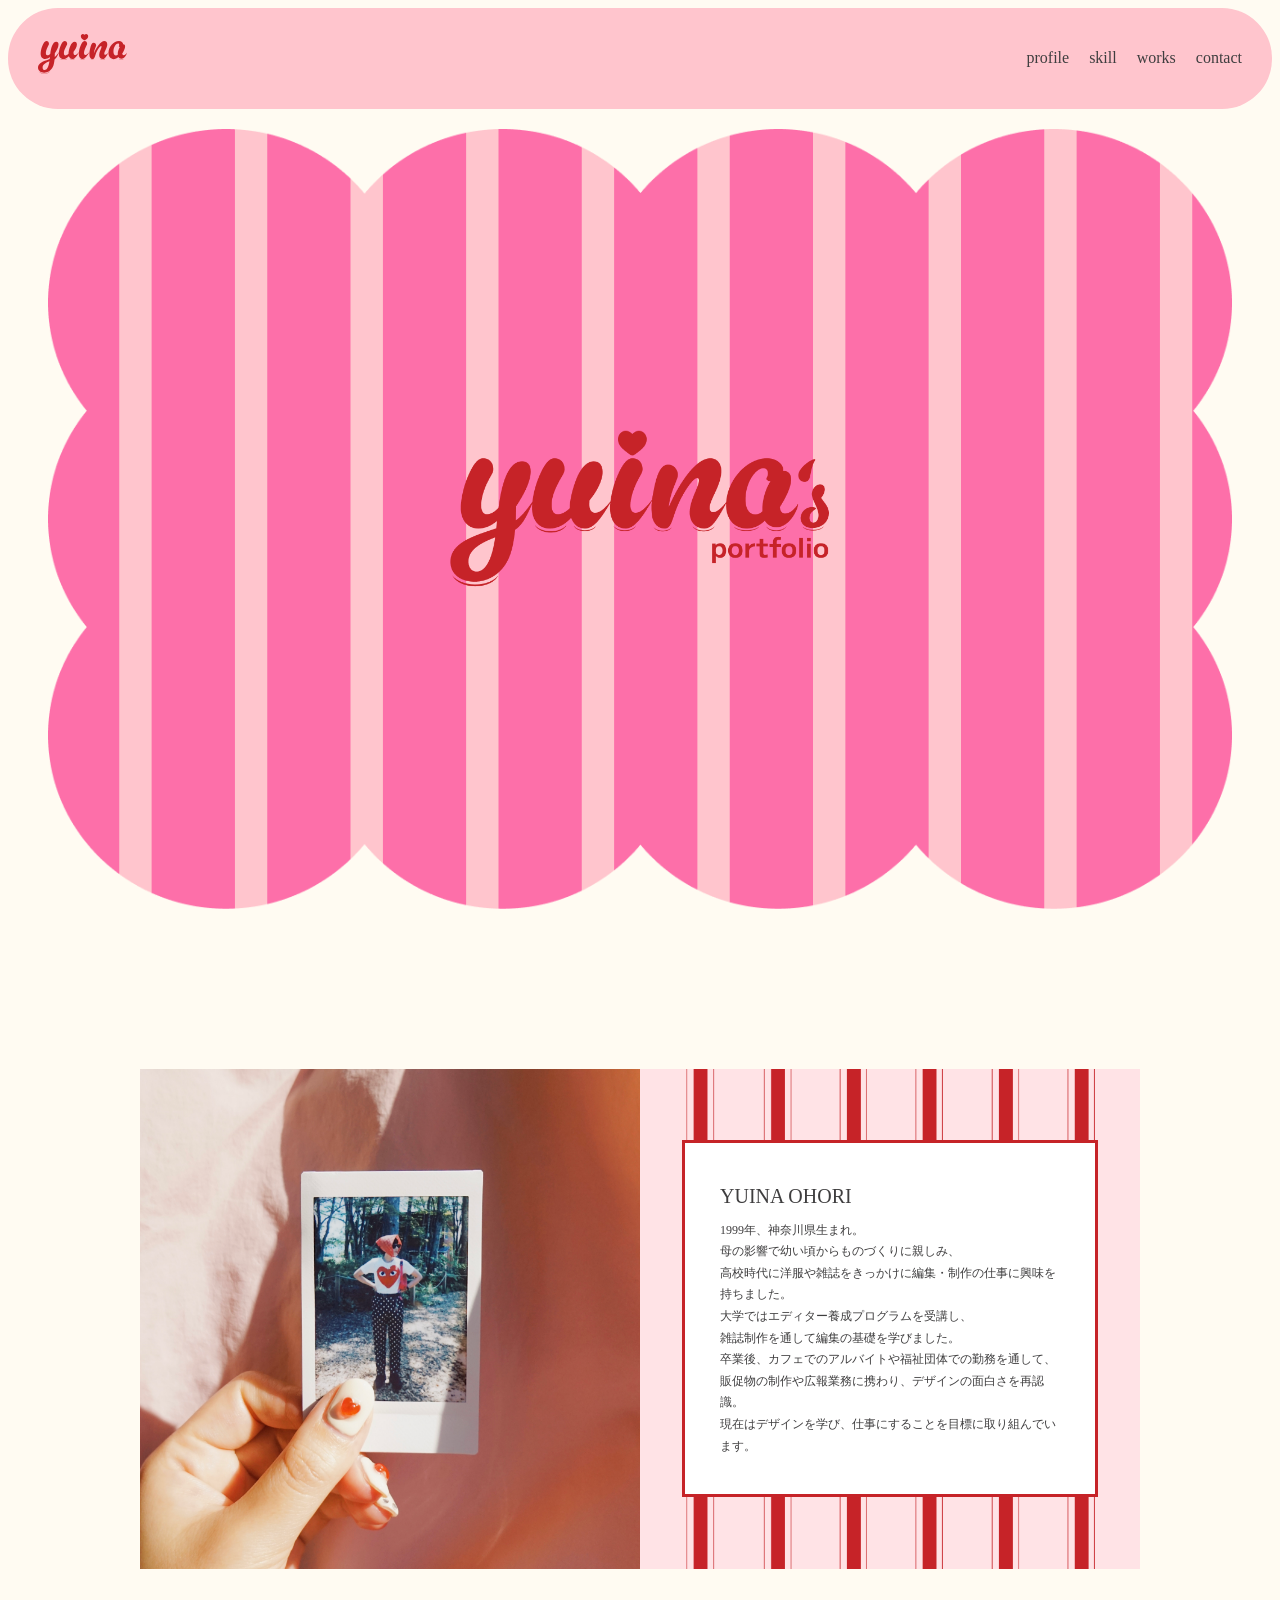
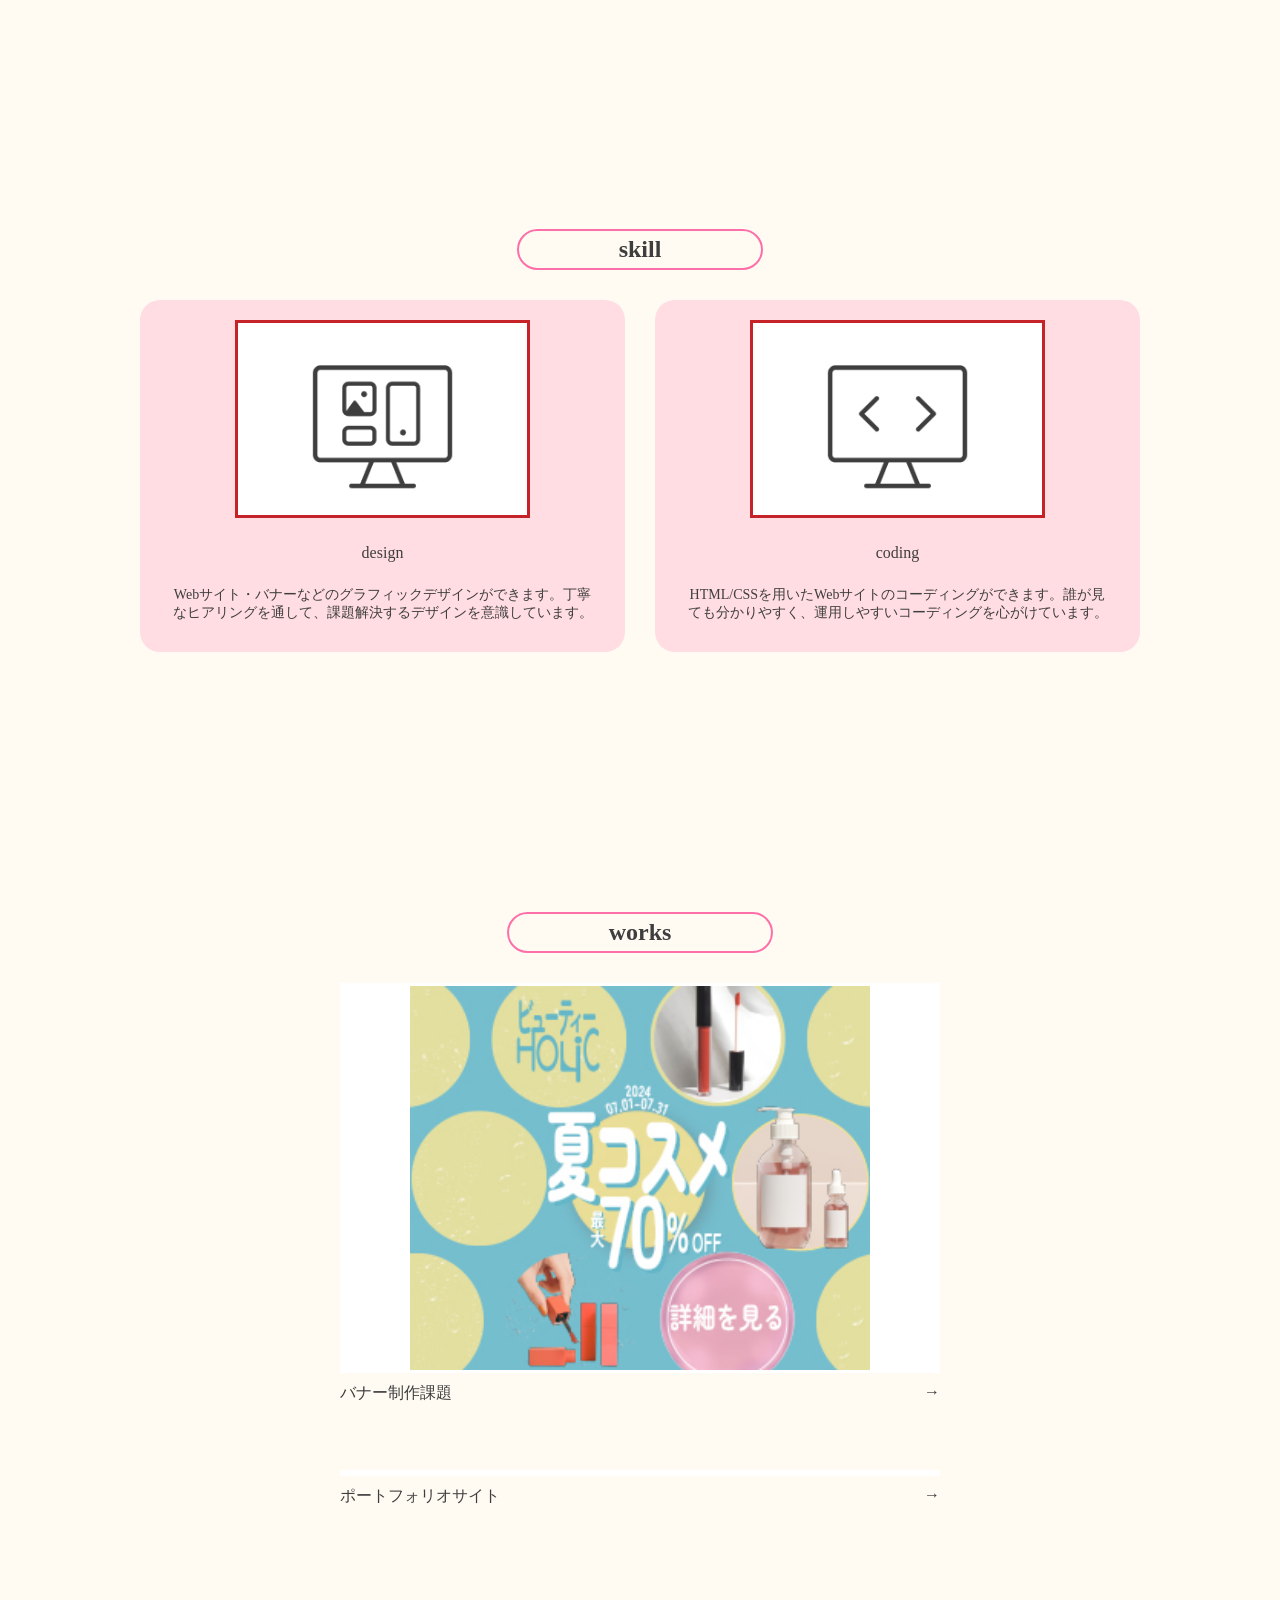
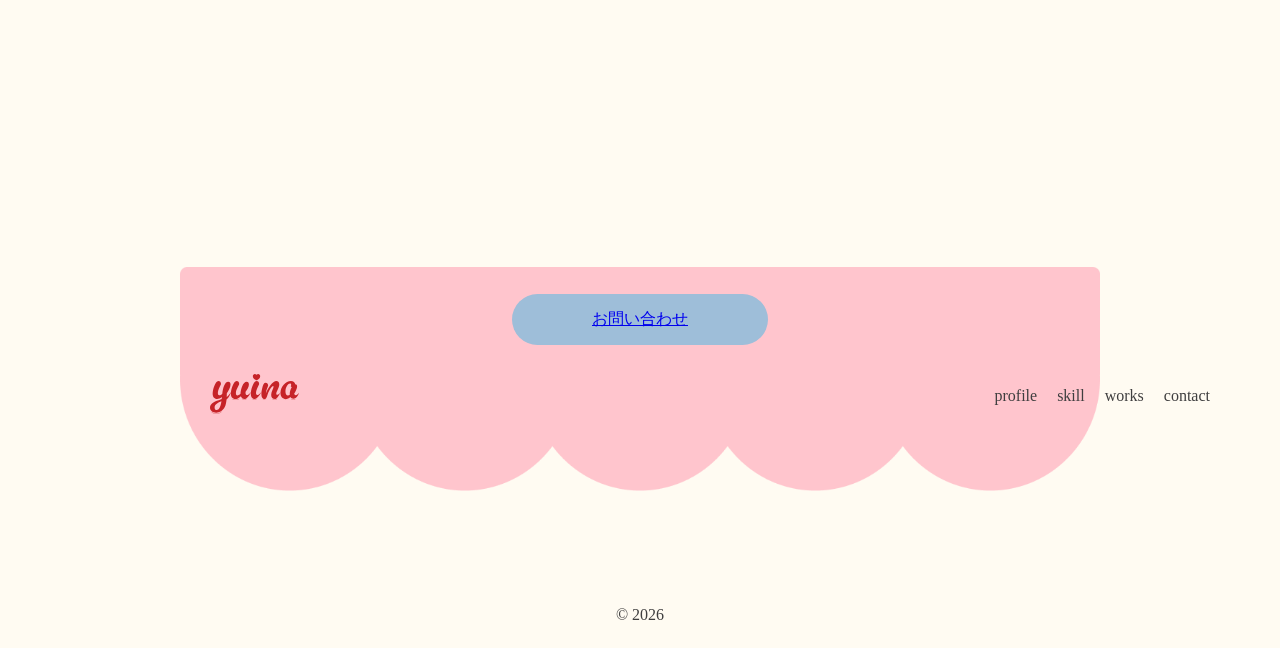
==== commit a415c3c9: "style:Aboutのレイアウト調整（背景画像の配置、テキスト）" ====
--- a/index.html
+++ b/index.html
@@ -48,10 +48,19 @@
         <div class="container">
           <div class="about-inner">
             <img src="img/about-profile.jpg" alt="" />
-            <div class="about-box">
             <div class="about-text">
-              <h2>about</h2>
-              <p>自己紹介テキスト</p>
+              <div class="about-box">
+              <h2>YUINA OHORI</h2>
+              <p>
+                1999年、神奈川県生まれ。<br>
+                 母の影響で幼い頃からものづくりに親しみ、<br>
+                高校時代に洋服や雑誌をきっかけに編集・制作の仕事に興味を持ちました。<br>
+                 大学ではエディター養成プログラムを受講し、<br>
+                雑誌制作を通して編集の基礎を学びました。 <br>
+                卒業後、カフェでのアルバイトや福祉団体での勤務を通して、<br>
+                販促物の制作や広報業務に携わり、デザインの面白さを再認識。<br> 
+                現在はデザインを学び、仕事にすることを目標に取り組んでいます。</p>
+            </div>
             </div>
           </div>
           </div>
--- a/CSS/style.css
+++ b/CSS/style.css
@@ -80,16 +80,28 @@
   aspect-ratio: 1 / 1;
   object-fit: cover;
 }
-.about-box {
-  background-image: url(img/about-back.png);
-}
 .about-text {
   flex: 1;
-  background-color: #ffe3e6;
-  aspect-ratio: 1 / 1;
+  background-image: url(../img/about-back.png);
+  background-size: 100% 100%;
+  display: flex;
+  justify-content: center;
+  align-items: center;
 }
 .about-text h2 {
-  margin-bottom: 20px;
+  margin-bottom: 12px;
+  font-weight: normal;
+  font-size: 20px;
+}
+.about-box {
+  background-color: #fff;
+  border: 3px solid #c62328;
+  padding: 25px 35px;
+  width: 68%;
+}
+.about-box p {
+  line-height: 1.8;
+  font-size: 12px;
 }
 
 /* skill */
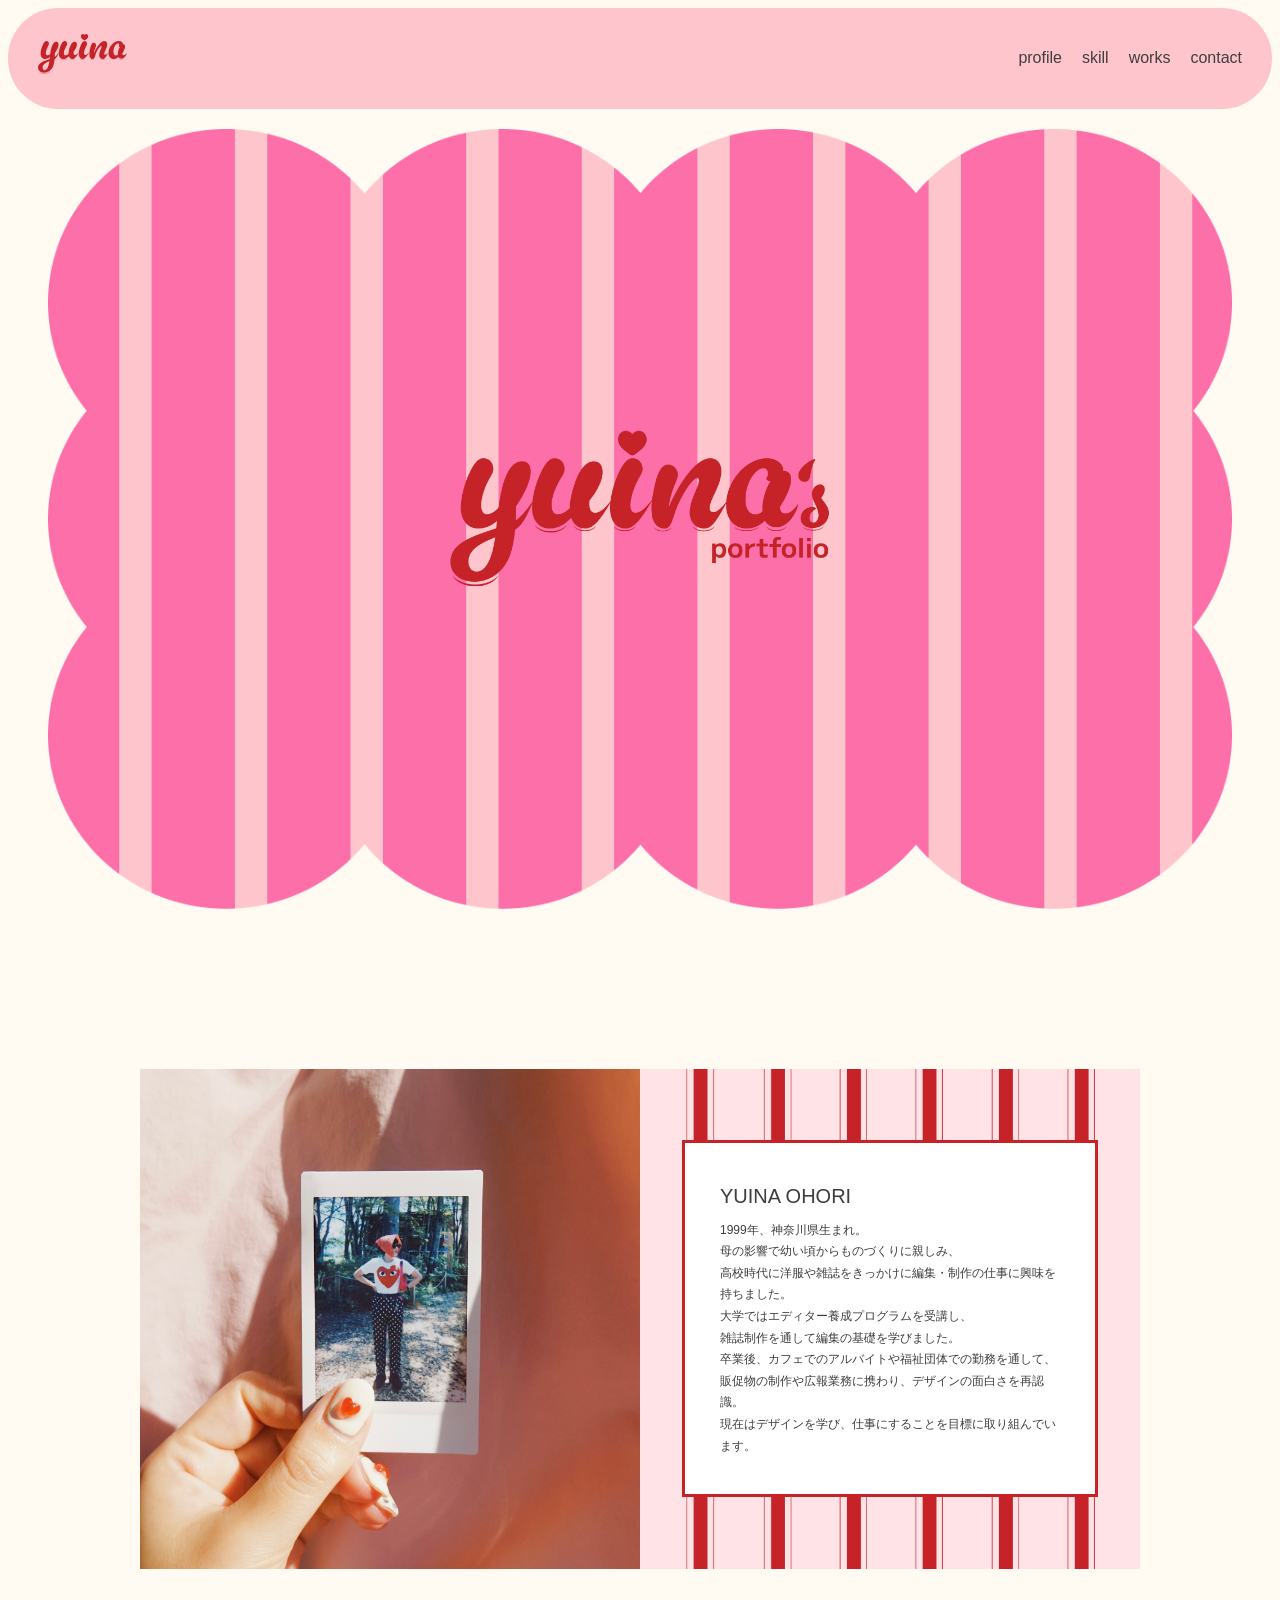
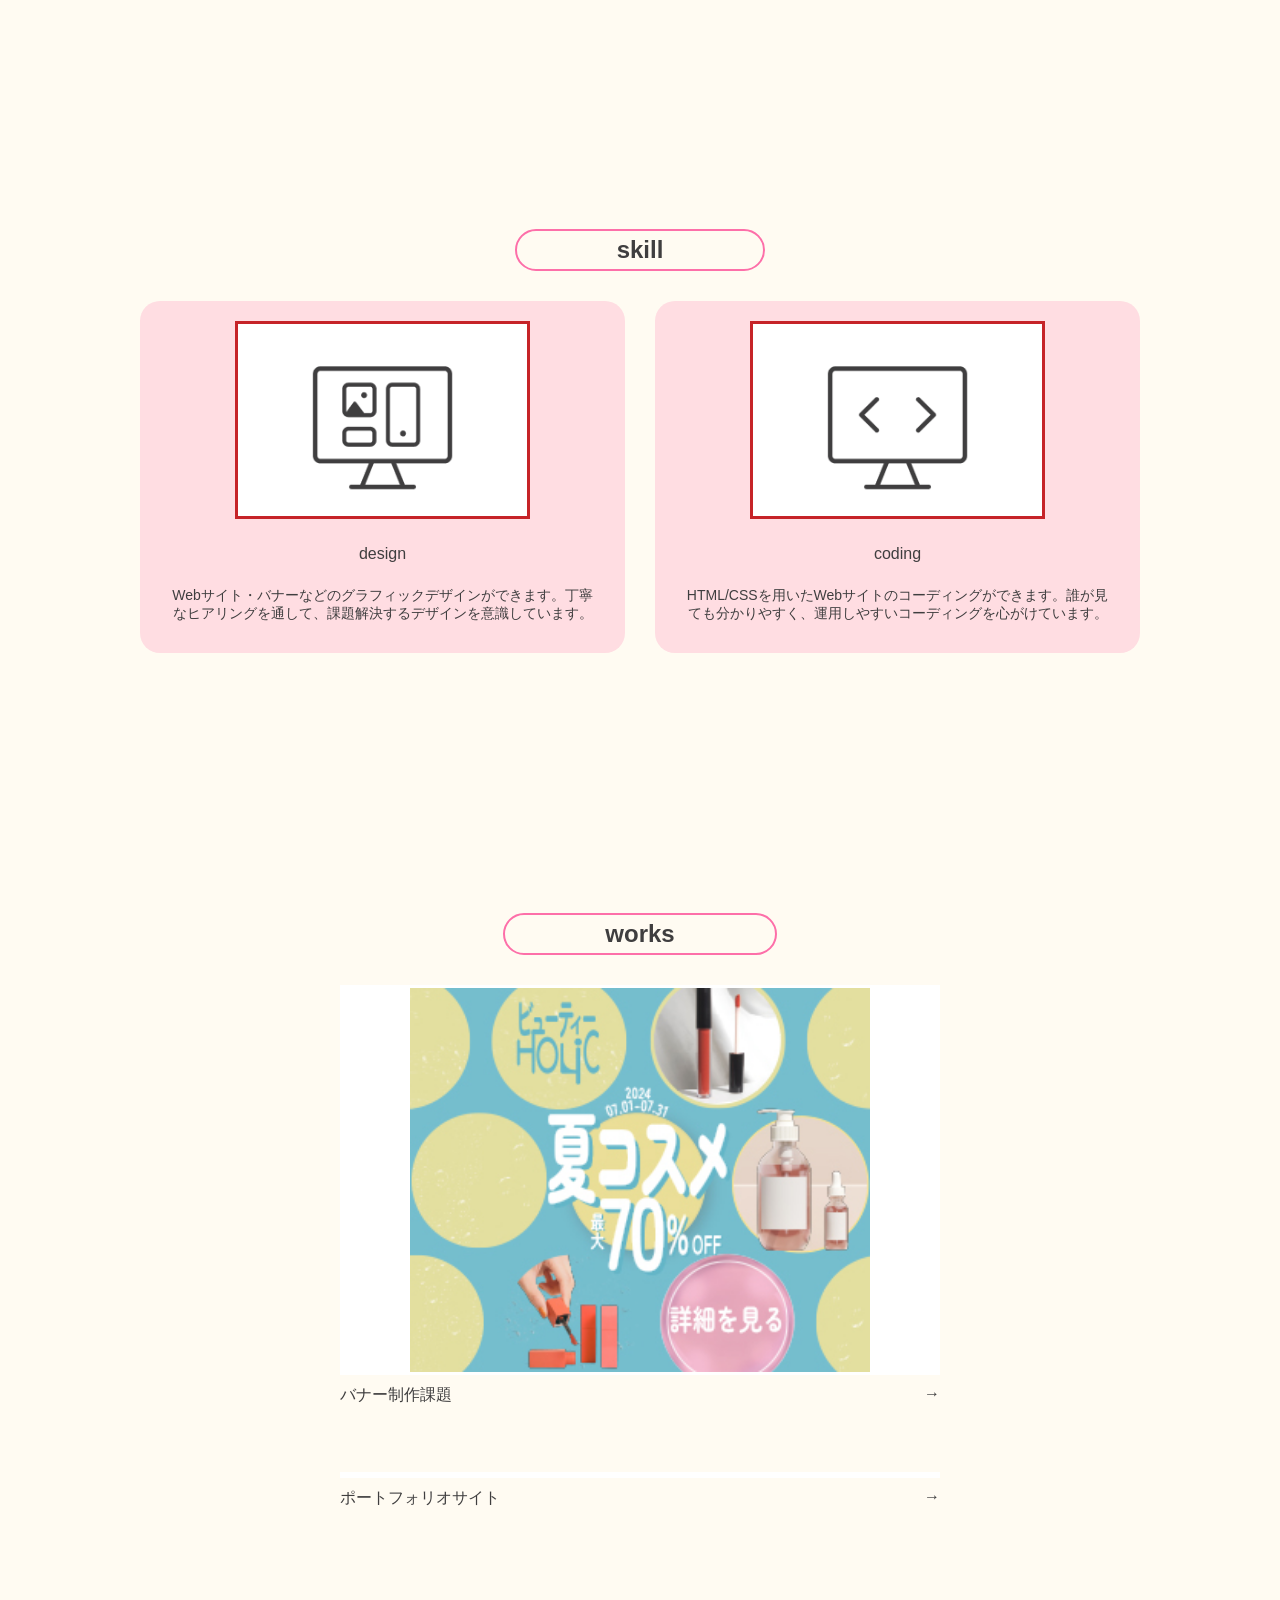
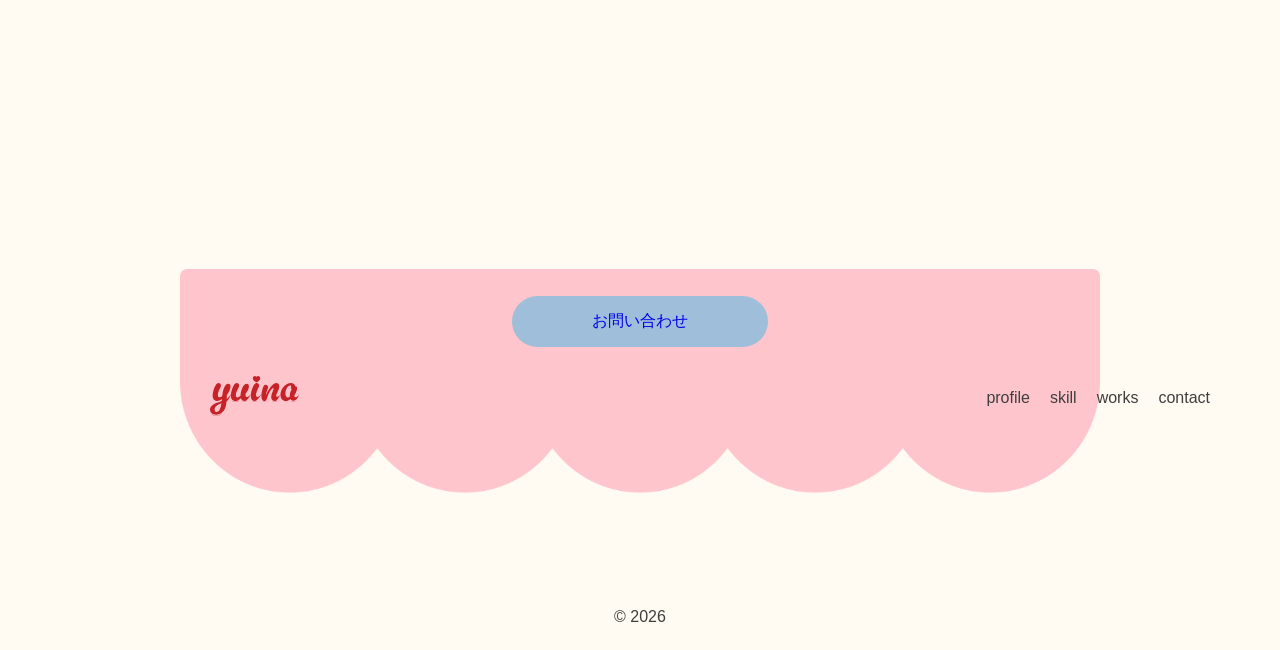
==== commit 37b1e687: "feat: お問い合わせページへのリンクを追加" ====
--- a/index.html
+++ b/index.html
@@ -126,7 +126,7 @@
       <div class="container">
         <div class="footer-top">
           <img src="img/footer-back.png" alt="" class="footer-bg" />
-          <a href="#" class="contact-btn">お問い合わせ</a>
+          <a href="contact.html" class="contact-btn">お問い合わせ</a>
 
           <div class="footer-bottom">
             <div class="logo">
--- a/CSS/style.css
+++ b/CSS/style.css
@@ -17,6 +17,7 @@
   background-color: #fffbf2;
   color: #3f3e3f;
   font-weight: 300;
+  font-family: "M PLUS 1", sans-serif;
 }
 section {
   padding: 80px 0;
@@ -218,6 +219,7 @@
   top: 30%;
   left: 50%;
   transform: translateX(-50%);
+  text-decoration: none;
 }
 .footer-bottom {
   display: flex;
@@ -272,3 +274,51 @@
   text-decoration: none;
   color: #3f3e3f;
 }
+
+/* contact  */
+.contact-wrap {
+  position: relative;
+}
+.contact-bg {
+  width: 100%;
+  display: block;
+}
+.contact-form {
+  position: absolute;
+  top: 15%;
+  left: 15%;
+  width: 70%;
+}
+.contact-form input,
+.contact-form textarea {
+  display: block;
+  background-color: #fffff6;
+  width: 100%;
+  border-radius: 15px;
+  margin-top: 5px;
+  margin-bottom: 20px;
+}
+.contact-form input {
+  height: 50px;
+}
+.contact-form textarea {
+  height: 100px;
+}
+.contact-form h2 {
+  margin-top: 20px;
+  font-size: 32px;
+  text-align: center;
+  font-weight: 500;
+}
+.contact-form label {
+  font-size: 18px;
+  font-weight: 400;
+}
+.contact-form button {
+  display: block;
+  margin: 0 auto;
+  border: 5px solid #fffff6;
+  border-radius: 10px;
+  font-size: 24px;
+  padding: 10px;
+}
